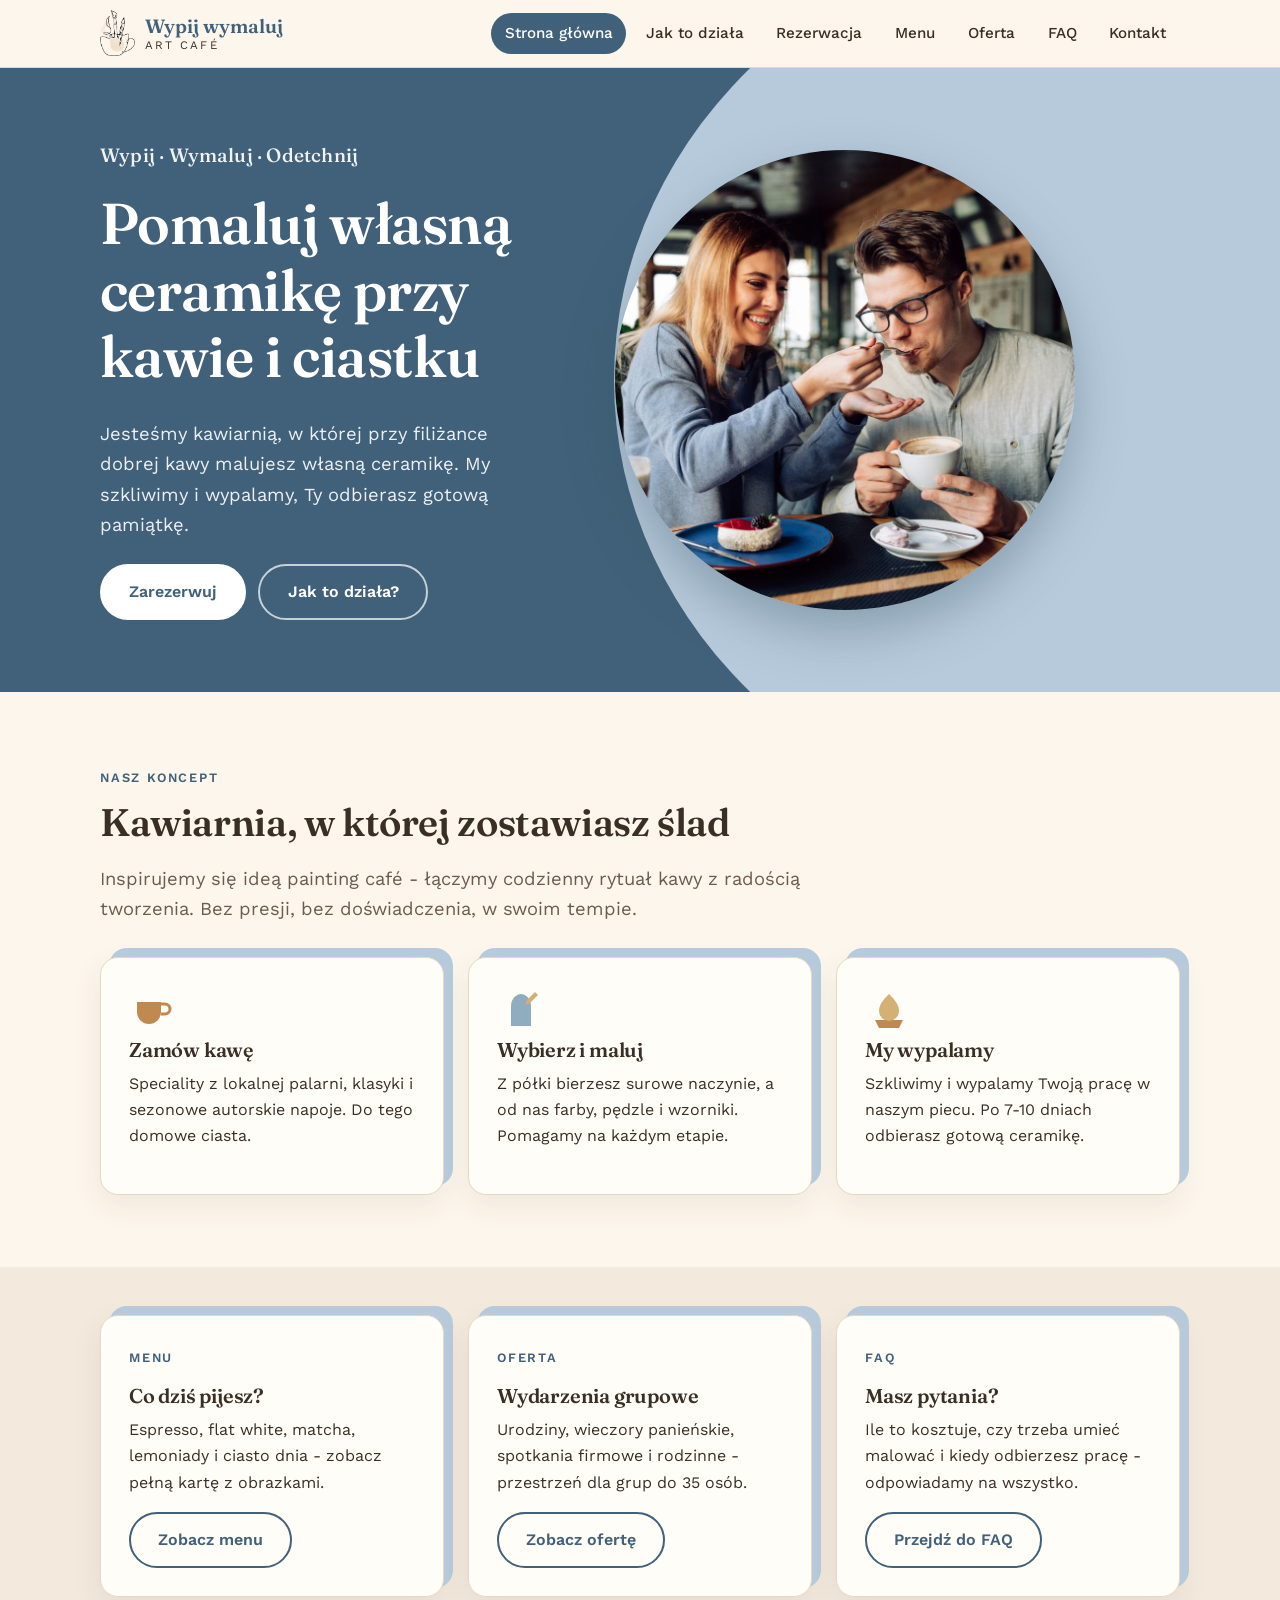
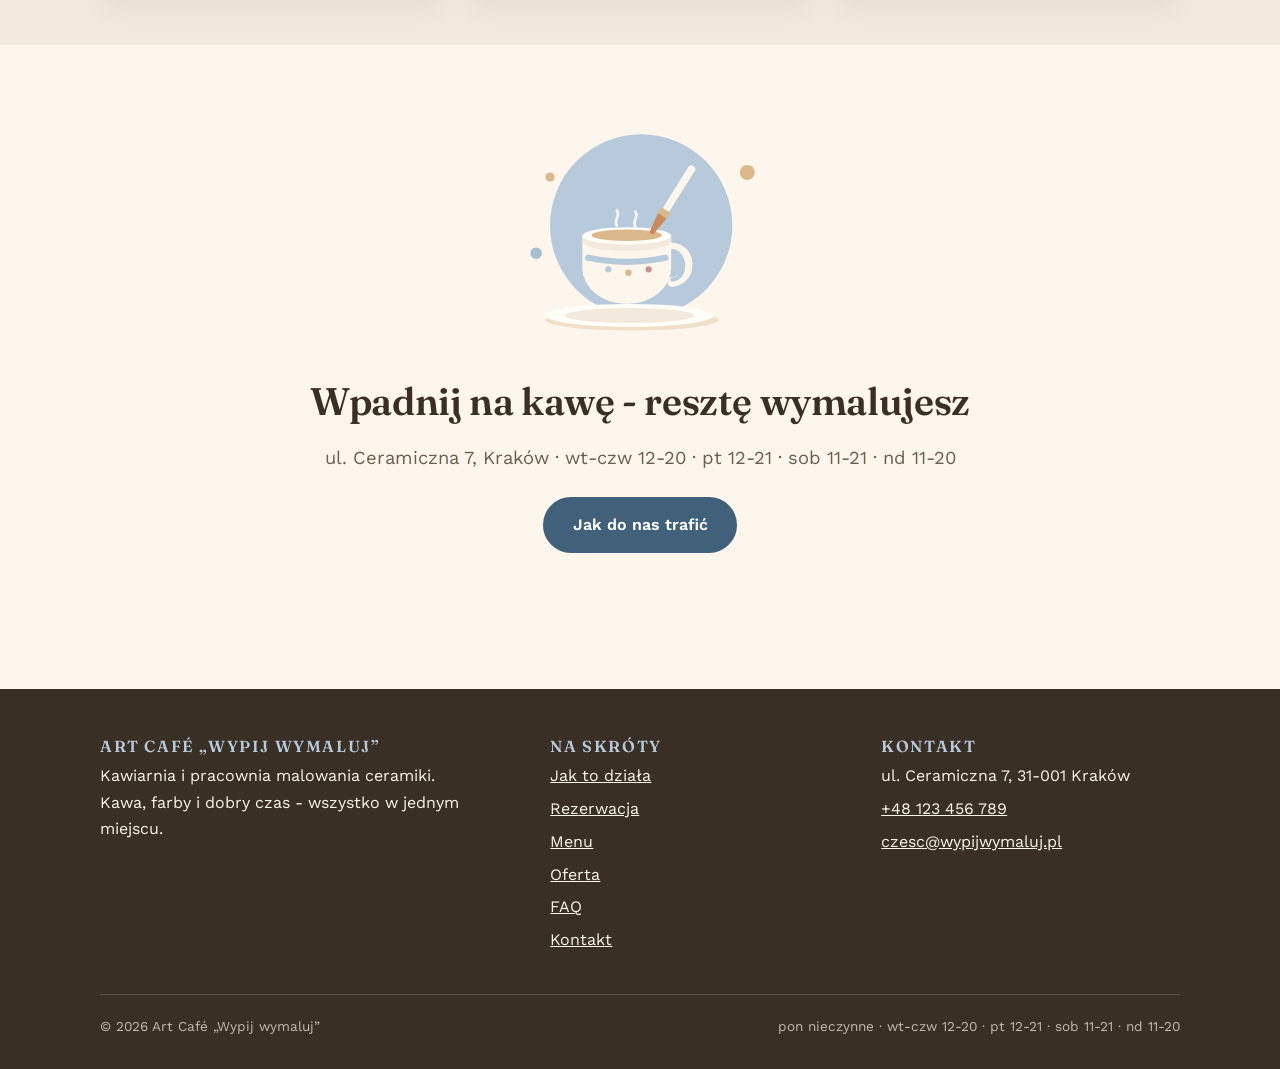
==== index.html @ 0e09937d "Jak to działa: pełnoszerokościowy błękitny nagłówek (spójny z hero), bump CSS v=3 Co-Authored-By: Cl" ====
<!doctype html>
<html lang="pl">
<head>
  <meta charset="utf-8">
  <meta name="viewport" content="width=device-width, initial-scale=1">
  <title>Art Café „Wypij wymaluj” - kawiarnia i malowanie ceramiki</title>
  <meta name="description" content="Art Café Wypij wymaluj - kawiarnia, w której pijesz dobrą kawę i własnoręcznie malujesz ceramikę. Wypij, Wymaluj, Odetchnij.">
  <link rel="preconnect" href="https://fonts.googleapis.com">
  <link rel="preconnect" href="https://fonts.gstatic.com" crossorigin>
  <link href="https://fonts.googleapis.com/css2?family=Fraunces:opsz,wght@9..144,400..700&family=Work+Sans:wght@400;500;600&display=swap" rel="stylesheet">
  <link rel="stylesheet" href="css/styles.css?v=3">
  <link rel="icon" type="image/png" href="assets/favicon.png">
</head>
<body>

<a class="skip-link" href="#main">Przejdź do treści</a>

<header class="site-header">
  <div class="site-header__inner">
    <a class="logo" href="index.html" aria-label="Art Café Wypij wymaluj - strona główna">
      <img class="logo__img" src="assets/logo.png" width="468" height="607" alt="" aria-hidden="true">
      <span class="logo__text">
        <span class="logo__name">Wypij wymaluj</span>
        <span class="logo__tag">Art café</span>
      </span>
    </a>
    <button class="nav-toggle" aria-label="Otwórz menu" aria-expanded="false" aria-controls="site-nav">
      <span></span><span></span><span></span>
    </button>
    <nav class="site-nav" id="site-nav" aria-label="Nawigacja główna">
      <ul>
        <li><a href="index.html" aria-current="page">Strona główna</a></li>
        <li><a href="jak-to-dziala.html">Jak to działa</a></li>
        <li><a href="rezerwacja.html">Rezerwacja</a></li>
        <li><a href="menu.html">Menu</a></li>
        <li><a href="oferta.html">Oferta</a></li>
        <li><a href="faq.html">FAQ</a></li>
        <li><a href="kontakt.html">Kontakt</a></li>
      </ul>
    </nav>
  </div>
</header>

<main id="main" tabindex="-1">

  <!-- Duże zdjęcie/grafika główna - przedstawienie konceptu.
       Ilustrację SVG można podmienić na zdjęcie: <img src="assets/hero.jpg" alt="..."> -->
  <section class="hero">
    <div class="hero__side" aria-hidden="true"></div>
    <div class="hero__inner">
      <div class="hero__copy">
        <span class="section-label">Wypij · Wymaluj · Odetchnij</span>
        <h1>Pomaluj własną ceramikę przy kawie i ciastku</h1>
        <p class="lead">
          Jesteśmy kawiarnią, w której przy filiżance dobrej kawy malujesz
          własną ceramikę. My szkliwimy i wypalamy,
          Ty odbierasz gotową pamiątkę.
        </p>
        <div class="hero__actions">
          <a class="btn" href="rezerwacja.html">Zarezerwuj</a>
          <a class="btn btn--ghost" href="jak-to-dziala.html">Jak to działa?</a>
        </div>
      </div>
    </div>
    <div class="hero__photo">
      <img src="assets/hero.jpg" alt="Goście malują ceramikę przy kawie i ciastku">
    </div>
  </section>

  <!-- Koncept w trzech krokach -->
  <section class="section">
    <div class="container">
      <span class="section-label">Nasz koncept</span>
      <h2>Kawiarnia, w której zostawiasz ślad</h2>
      <p class="lead">Inspirujemy się ideą painting café - łączymy codzienny rytuał kawy z radością tworzenia. Bez presji, bez doświadczenia, w swoim tempie.</p>

      <div class="grid grid--3" style="margin-top:2rem">
        <article class="card reveal">
          <svg width="48" height="48" viewBox="0 0 48 48" aria-hidden="true">
            <path d="M8 16h24v10a12 12 0 0 1-24 0z" fill="#c0894f"/>
            <path d="M32 18h4a5 5 0 0 1 0 10h-4" fill="none" stroke="#c0894f" stroke-width="3"/>
          </svg>
          <h3>Zamów kawę</h3>
          <p>Speciality z lokalnej palarni, klasyki i sezonowe autorskie napoje. Do tego domowe ciasta.</p>
        </article>
        <article class="card reveal">
          <svg width="48" height="48" viewBox="0 0 48 48" aria-hidden="true">
            <path d="M14 40V20c0-8 6-12 10-12s10 4 10 12v20z" fill="#90acbf"/>
            <path d="M38 6 30 14l-2 5 5-2 8-8z" fill="#d3b074"/>
          </svg>
          <h3>Wybierz i maluj</h3>
          <p>Z półki bierzesz surowe naczynie, a od nas farby, pędzle i wzorniki. Pomagamy na każdym etapie.</p>
        </article>
        <article class="card reveal">
          <svg width="48" height="48" viewBox="0 0 48 48" aria-hidden="true">
            <path d="M10 34h28l-4 8H14z" fill="#c0894f"/>
            <path d="M24 8c6 6 10 11 10 17a10 10 0 0 1-20 0c0-6 4-11 10-17z" fill="#d3b074"/>
          </svg>
          <h3>My wypalamy</h3>
          <p>Szkliwimy i wypalamy Twoją pracę w naszym piecu. Po 7-10 dniach odbierasz gotową ceramikę.</p>
        </article>
      </div>
    </div>
  </section>

  <!-- Zajawki podstron -->
  <section class="section section--tight" style="background:var(--cream-2)">
    <div class="container">
      <div class="grid grid--3">
        <article class="card reveal">
          <span class="section-label">Menu</span>
          <h3>Co dziś pijesz?</h3>
          <p>Espresso, flat white, matcha, lemoniady i ciasto dnia - zobacz pełną kartę z obrazkami.</p>
          <a class="btn btn--ghost" href="menu.html">Zobacz menu</a>
        </article>
        <article class="card reveal">
          <span class="section-label">Oferta</span>
          <h3>Wydarzenia grupowe</h3>
          <p>Urodziny, wieczory panieńskie, spotkania firmowe i rodzinne - przestrzeń dla grup do 35 osób.</p>
          <a class="btn btn--ghost" href="oferta.html">Zobacz ofertę</a>
        </article>
        <article class="card reveal">
          <span class="section-label">FAQ</span>
          <h3>Masz pytania?</h3>
          <p>Ile to kosztuje, czy trzeba umieć malować i kiedy odbierzesz pracę - odpowiadamy na wszystko.</p>
          <a class="btn btn--ghost" href="faq.html">Przejdź do FAQ</a>
        </article>
      </div>
    </div>
  </section>

  <!-- Zaproszenie -->
  <section class="section">
    <div class="container" style="text-align:center">
      <svg class="hero-mark" viewBox="0 0 520 420" aria-hidden="true">
        <circle cx="262" cy="188" r="158" fill="#b7cadb"/>
        <circle cx="446" cy="96" r="13" fill="#dab88b"/>
        <circle cx="104" cy="104" r="8" fill="#dab88b"/>
        <circle cx="80" cy="236" r="10" fill="#a7bdd0"/>
        <ellipse cx="246" cy="352" rx="150" ry="18" fill="#cfa978" opacity="0.3"/>
        <ellipse cx="242" cy="344" rx="146" ry="20" fill="#fffdf8"/>
        <ellipse cx="242" cy="344" rx="112" ry="13" fill="#f3e9dd"/>
        <path d="M312 226c40 0 40 56 4 60" fill="none" stroke="#fdf6ec" stroke-width="17" stroke-linecap="round"/>
        <path d="M312 232c30 0 30 48 4 50" fill="none" stroke="#b7cadb" stroke-width="7" stroke-linecap="round"/>
        <path d="M160 206h154v56a77 62 0 0 1-154 0z" fill="#fdf6ec"/>
        <path d="M160 206h154v10a77 16 0 0 1-154 0z" fill="#f3e9dd"/>
        <ellipse cx="237" cy="206" rx="77" ry="15" fill="#fffdf8"/>
        <ellipse cx="237" cy="205" rx="61" ry="10" fill="#dab88b"/>
        <path d="M170 244q67 14 134 0" fill="none" stroke="#b7cadb" stroke-width="11" stroke-linecap="round"/>
        <circle cx="205" cy="264" r="5.5" fill="#b7cadb"/>
        <circle cx="240" cy="270" r="5.5" fill="#dab88b"/>
        <circle cx="275" cy="264" r="5.5" fill="#c79193"/>
        <path d="M220 188c-7-10 7-15 0-26M252 190c-7-10 7-15 0-26" fill="none" stroke="#fffdf8" stroke-width="5" stroke-linecap="round" opacity="0.85"/>
        <g transform="rotate(32 300 170)">
          <rect x="293" y="70" width="13" height="92" rx="6" fill="#fdf6ec"/>
          <rect x="290" y="160" width="19" height="12" rx="2" fill="#dab88b"/>
          <path d="M291 172h17l-4 32a4.5 4.5 0 0 1-9 0z" fill="#c98a5c"/>
        </g>
      </svg>
      <h2>Wpadnij na kawę - resztę wymalujesz</h2>
      <p class="lead" style="margin:0 auto 1.5rem">ul. Ceramiczna 7, Kraków · wt-czw 12-20 · pt 12-21 · sob 11-21 · nd 11-20</p>
      <a class="btn" href="kontakt.html">Jak do nas trafić</a>
    </div>
  </section>

</main>

<footer class="site-footer">
  <div class="container">
    <div class="site-footer__grid">
      <div>
        <h3>Art Café „Wypij wymaluj”</h3>
        <p>Kawiarnia i pracownia malowania ceramiki.<br>Kawa, farby i dobry czas - wszystko w jednym miejscu.</p>
      </div>
      <div>
        <h3>Na skróty</h3>
        <ul>
          <li><a href="jak-to-dziala.html">Jak to działa</a></li>
          <li><a href="rezerwacja.html">Rezerwacja</a></li>
          <li><a href="menu.html">Menu</a></li>
          <li><a href="oferta.html">Oferta</a></li>
          <li><a href="faq.html">FAQ</a></li>
          <li><a href="kontakt.html">Kontakt</a></li>
        </ul>
      </div>
      <div>
        <h3>Kontakt</h3>
        <ul>
          <li>ul. Ceramiczna 7, 31-001 Kraków</li>
          <li><a href="tel:+48123456789">+48 123 456 789</a></li>
          <li><a href="mailto:czesc@wypijwymaluj.pl">czesc@wypijwymaluj.pl</a></li>
        </ul>
      </div>
    </div>
    <div class="site-footer__bottom">
      <span>© <span data-year></span> Art Café „Wypij wymaluj”</span>
      <span>pon nieczynne · wt-czw 12-20 · pt 12-21 · sob 11-21 · nd 11-20</span>
    </div>
  </div>
</footer>

<script src="js/main.js"></script>
</body>
</html>
---- css/styles.css ----
/* ============================================================
   Art Café „Wypij wymaluj” - wspólne style
   Paleta wiodąca: błękit #41617A / biel / jasny beż #FDF6EC
   (akcenty interaktywne na błękicie, dekoracyjny piaskowy tylko w ilustracjach)
   ============================================================ */

:root {
  --cream: #fdf6ec;
  --cream-2: #f3e9dd;
  --paper: #fffdf8;
  --espresso: #3a2f25;
  --brown: #6b5d4d;
  --paint-blue: #b7cadb;
  --paint-blue-dark: #41617a;
  --paint-blue-darker: #34505f;
  --blue-soft: #dbe6ef;
  /* Akcenty interaktywne prowadzone na błękit (dawniej terakota) */
  --terra: var(--paint-blue-dark);
  --terra-dark: var(--paint-blue-dark);
  --terra-darker: var(--paint-blue-darker);
  --terra-accent: #c98a5c;
  --paint-sage: #aebb9e;
  --paint-yellow: var(--blue-soft);
  --line: #e7d8c4;
  --radius: 18px;
  --radius-sm: 12px;
  --shadow: 0 10px 30px rgba(58, 47, 37, 0.08);
  --container: 1120px;
  --font-display: "Fraunces", Georgia, serif;
  --font-body: "Work Sans", "Segoe UI", system-ui, sans-serif;
}

* { box-sizing: border-box; }

html { scroll-behavior: smooth; }

body {
  margin: 0;
  font-family: var(--font-body);
  font-size: 1rem;
  line-height: 1.65;
  color: var(--espresso);
  background: var(--cream);
}

img, svg { display: block; max-width: 100%; }

h1, h2, h3 {
  font-family: var(--font-display);
  font-weight: 600;
  line-height: 1.15;
  margin: 0 0 0.5em;
  letter-spacing: -0.01em;
}

h1 { font-size: clamp(2.2rem, 5vw, 3.6rem); }
h2 { font-size: clamp(1.7rem, 3.5vw, 2.4rem); }
h3 { font-size: 1.25rem; }

p { margin: 0 0 1em; }

a { color: var(--paint-blue-dark); }

.container {
  max-width: var(--container);
  margin: 0 auto;
  padding: 0 1.25rem;
}

.section { padding: 4.5rem 0; }
.section--tight { padding: 3rem 0; }

.section-label {
  display: inline-block;
  font-size: 0.8rem;
  font-weight: 600;
  letter-spacing: 0.14em;
  text-transform: uppercase;
  color: var(--paint-blue-dark);
  margin-bottom: 0.75rem;
}

/* ---------- Skip-link ---------- */

.skip-link {
  position: absolute;
  left: -9999px;
  top: 0;
  z-index: 100;
  background: var(--espresso);
  color: var(--cream);
  font-weight: 600;
  text-decoration: none;
  padding: 0.75rem 1.25rem;
  border-radius: 0 0 var(--radius-sm) 0;
}

.skip-link:focus {
  left: 0;
}

main:focus {
  outline: none;
}

.lead {
  font-size: 1.15rem;
  color: var(--brown);
  max-width: 46rem;
}

/* ---------- Przyciski ---------- */

.btn {
  display: inline-block;
  padding: 0.8rem 1.7rem;
  border-radius: 999px;
  border: 2px solid var(--terra-dark);
  background: var(--terra-dark);
  color: #fff;
  font-family: var(--font-body);
  font-weight: 600;
  font-size: 1rem;
  text-decoration: none;
  cursor: pointer;
  transition: background 0.2s, border-color 0.2s, transform 0.15s;
}

.btn:hover { background: var(--terra-darker); border-color: var(--terra-darker); transform: translateY(-1px); }

.btn--ghost {
  background: transparent;
  color: var(--terra-dark);
}

.btn--ghost:hover { background: var(--terra-dark); color: #fff; }

/* ---------- Nagłówek / nawigacja ---------- */

.site-header {
  position: sticky;
  top: 0;
  z-index: 50;
  background: rgba(253, 246, 236, 0.92);
  backdrop-filter: blur(8px);
  border-bottom: 1px solid var(--line);
}

.logo__img {
  height: 46px;
  width: auto;
  display: block;
}

.site-header__inner {
  display: flex;
  align-items: center;
  justify-content: space-between;
  gap: 1rem;
  padding: 0.65rem 1.25rem;
  max-width: var(--container);
  margin: 0 auto;
}

.logo {
  display: flex;
  align-items: center;
  gap: 0.6rem;
  text-decoration: none;
  color: var(--espresso);
}

.logo__text {
  display: flex;
  flex-direction: column;
  gap: 2px;
  line-height: 1.1;
}

.logo__name {
  font-family: var(--font-display);
  font-weight: 600;
  font-size: 1.2rem;
  line-height: 1.15;
  color: var(--paint-blue-dark);
}

.logo__tag {
  font-size: 0.72rem;
  letter-spacing: 0.18em;
  text-transform: uppercase;
  color: var(--espresso);
}

.site-nav ul {
  display: flex;
  gap: 0.35rem;
  list-style: none;
  margin: 0;
  padding: 0;
}

.site-nav a {
  display: block;
  padding: 0.5rem 0.85rem;
  border-radius: 999px;
  font-weight: 500;
  font-size: 0.95rem;
  color: var(--espresso);
  text-decoration: none;
  transition: background 0.2s, color 0.2s;
}

.site-nav a:hover { background: var(--cream-2); }

.site-nav a[aria-current="page"] {
  background: var(--paint-blue-dark);
  color: #fff;
}

.nav-toggle {
  display: none;
  border: 0;
  background: none;
  padding: 0.5rem;
  cursor: pointer;
}

.nav-toggle span {
  display: block;
  width: 24px;
  height: 2px;
  background: var(--espresso);
  margin: 5px 0;
  transition: transform 0.2s, opacity 0.2s;
}

@media (max-width: 860px) {
  .nav-toggle { display: block; }

  .site-nav {
    position: absolute;
    top: 100%;
    left: 0;
    right: 0;
    background: var(--paper);
    border-bottom: 1px solid var(--line);
    display: none;
  }

  .site-nav.is-open { display: block; }

  .site-nav ul {
    flex-direction: column;
    padding: 0.75rem 1.25rem 1.25rem;
  }

  .site-nav a { padding: 0.75rem 0.85rem; }

  body.nav-open .nav-toggle span:nth-child(1) { transform: translateY(7px) rotate(45deg); }
  body.nav-open .nav-toggle span:nth-child(2) { opacity: 0; }
  body.nav-open .nav-toggle span:nth-child(3) { transform: translateY(-7px) rotate(-45deg); }
}

/* ---------- Hero ---------- */

/* Hero na pełną szerokość strony: tekst po lewej (ciemny błękit), jasnobłękitne
   pole z łukiem bleedujące do prawej krawędzi ekranu, zdjęcie w kole na podziale. */
.hero {
  position: relative;
  overflow: hidden;
  background: var(--paint-blue-dark);
  color: #fff;
}

/* Jasnobłękitne pole z łukowatą lewą krawędzią - do prawej krawędzi ekranu */
.hero__side {
  position: absolute;
  top: -24%;
  bottom: -24%;
  right: 0;
  width: 52%;
  background: var(--paint-blue);
  border-top-left-radius: 78% 50%;
  border-bottom-left-radius: 78% 50%;
  z-index: 0;
}

.hero__inner {
  position: relative;
  z-index: 2;
  display: flex;
  align-items: center;
  min-height: 500px;
  max-width: var(--container);
  margin: 0 auto;
  padding: 0 1.25rem;
}

.hero__copy {
  max-width: 29rem;
  padding: 4.5rem 1.25rem 4.5rem 0;
  color: #fff;
}

.hero__copy h1 { color: #fff; }
.hero__copy .lead { color: rgba(255, 255, 255, 0.9); }

/* Nadkreślenie w hero - szeryfowe, pisane normalnie (jak nagłówek) */
.hero__copy .section-label {
  font-family: var(--font-display);
  font-weight: 500;
  font-size: 1.2rem;
  letter-spacing: 0.01em;
  text-transform: none;
  color: rgba(255, 255, 255, 0.92);
  margin-bottom: 1.25rem;
}

/* Zdjęcie w kole - nachodzi na podział */
.hero__photo {
  position: absolute;
  z-index: 1;
  top: 50%;
  left: 66%;
  transform: translate(-50%, -50%);
  width: min(40%, 460px);
  aspect-ratio: 1;
  border-radius: 50%;
  overflow: hidden;
  box-shadow: 0 22px 50px rgba(52, 80, 95, 0.35);
}

.hero__photo img { width: 100%; height: 100%; object-fit: cover; display: block; }

.hero__actions {
  display: flex;
  flex-wrap: wrap;
  gap: 0.75rem;
  margin-top: 1.5rem;
}

/* Mniejszy znak ilustracyjny (np. w sekcji zaproszenia) */
.hero-mark { width: 300px; max-width: 80%; height: auto; margin: 0 auto 1.25rem; display: block; }

/* Przyciski na ciemnym błękicie - odwrócone (biały / kontur) */
.hero .btn,
.page-hero .btn {
  background: #fff;
  border-color: #fff;
  color: var(--paint-blue-dark);
}

.hero .btn:hover,
.page-hero .btn:hover {
  background: var(--blue-soft);
  border-color: var(--blue-soft);
  color: var(--paint-blue-dark);
}

.hero .btn--ghost,
.page-hero .btn--ghost {
  background: transparent;
  color: #fff;
  border-color: rgba(255, 255, 255, 0.7);
}

.hero .btn--ghost:hover,
.page-hero .btn--ghost:hover {
  background: #fff;
  color: var(--paint-blue-dark);
  border-color: #fff;
}

@media (max-width: 860px) {
  .hero__side { display: none; }
  .hero__inner { display: block; min-height: 0; }
  .hero__copy { max-width: none; padding: 2.75rem 0 0.5rem; }
  .hero__photo {
    position: relative;
    top: auto;
    left: auto;
    transform: none;
    width: min(62%, 230px);
    margin: 1.75rem auto 2.75rem;
  }
}

/* Hero podstronowy (tekst na panelu, tło jasnobłękitne) */

.page-hero {
  background: var(--paint-blue);
  color: var(--espresso);
  border-bottom: 1px solid var(--paint-blue-dark);
  padding: 3.25rem 0;
}

.page-hero__cloud {
  background: var(--paint-blue-dark);
  color: #fff;
  border-radius: 26px;
  padding: 2.4rem 2.8rem 2.6rem;
  max-width: 58rem;
  box-shadow: 0 16px 36px rgba(52, 80, 95, 0.26);
}

.page-hero__cloud h1 { color: #fff; margin-bottom: 0.35rem; }
.page-hero__cloud .lead { color: rgba(255, 255, 255, 0.92); }
.page-hero__cloud .section-label { color: var(--blue-soft); }
.page-hero__cloud a:not(.btn) { color: #fff; }
.page-hero__cloud > :last-child { margin-bottom: 0; }

/* Hero podstronowy pełnoszerokościowy - spójny z hero strony głównej:
   tekst po lewej (ciemny błękit), jasnobłękitny łuk-akcent po prawej. */
.page-hero--full {
  position: relative;
  overflow: hidden;
  background: var(--paint-blue-dark);
  color: #fff;
  border-bottom: 0;
  padding: 0;
}

.page-hero--full .page-hero__side {
  position: absolute;
  top: -35%;
  bottom: -35%;
  right: 0;
  width: 40%;
  background: var(--paint-blue);
  border-top-left-radius: 80% 50%;
  border-bottom-left-radius: 80% 50%;
  z-index: 0;
}

.page-hero--full .page-hero__inner {
  position: relative;
  z-index: 2;
  display: flex;
  align-items: center;
  min-height: 280px;
  max-width: var(--container);
  margin: 0 auto;
  padding: 0 1.25rem;
}

.page-hero--full .page-hero__copy {
  max-width: 34rem;
  padding: 3.5rem 1.25rem 3.5rem 0;
}

.page-hero--full h1 { color: #fff; margin-bottom: 0.4rem; }
.page-hero--full .lead { color: rgba(255, 255, 255, 0.9); margin-bottom: 0; }

.page-hero--full .section-label {
  font-family: var(--font-display);
  font-weight: 500;
  font-size: 1.2rem;
  letter-spacing: 0.01em;
  text-transform: none;
  color: rgba(255, 255, 255, 0.92);
  margin-bottom: 1rem;
}

@media (max-width: 860px) {
  .page-hero--full .page-hero__side { display: none; }
  .page-hero--full .page-hero__inner { display: block; min-height: 0; }
  .page-hero--full .page-hero__copy { max-width: none; padding: 2.5rem 0; }
}

/* ---------- Karty / siatki ---------- */

.grid {
  display: grid;
  gap: 1.5rem;
}

.grid--3 { grid-template-columns: repeat(3, 1fr); }
.grid--2 { grid-template-columns: repeat(2, 1fr); }

@media (max-width: 960px) { .grid--3 { grid-template-columns: repeat(2, 1fr); } }
@media (max-width: 640px) { .grid--3, .grid--2 { grid-template-columns: 1fr; } }

.card {
  background: var(--paper);
  border: 1px solid var(--line);
  border-radius: var(--radius);
  padding: 1.75rem;
  box-shadow: 9px -9px 0 0 var(--paint-blue), var(--shadow);
  transition: transform 0.2s, box-shadow 0.2s;
}

/* Błękitny blok jako przesunięty cień - wystaje nad górną i przy prawej krawędzi,
   zawsze za kartą (box-shadow rysuje się pod tłem elementu). */
.card:hover {
  transform: translateY(-3px);
  box-shadow: 13px -13px 0 0 var(--paint-blue), 0 16px 40px rgba(58, 47, 37, 0.12);
}

.card h3 { margin-top: 0.25rem; }

/* ---------- Menu ---------- */

.menu-grid {
  display: grid;
  grid-template-columns: repeat(3, 1fr);
  gap: 1.5rem;
}

@media (max-width: 960px) { .menu-grid { grid-template-columns: repeat(2, 1fr); } }
@media (max-width: 600px) { .menu-grid { grid-template-columns: 1fr; } }

.menu-card {
  background: var(--paper);
  border: 1px solid var(--line);
  border-radius: var(--radius);
  overflow: hidden;
  box-shadow: 9px -9px 0 0 var(--paint-blue), var(--shadow);
  transition: transform 0.2s, box-shadow 0.2s;
}

.menu-card:hover { transform: translateY(-3px); box-shadow: 13px -13px 0 0 var(--paint-blue), 0 16px 40px rgba(58, 47, 37, 0.12); }

.menu-card__img {
  background: var(--cream-2);
  padding: 1.5rem;
  display: flex;
  justify-content: center;
}

.menu-card__img svg { height: 110px; width: auto; }
.menu-card__img img { height: 100px; width: 100px; }

.menu-card__body {
  padding: 1.1rem 1.4rem 1.4rem;
}

.menu-card__row {
  display: flex;
  align-items: baseline;
  justify-content: space-between;
  gap: 1rem;
}

.menu-card__row h3 { margin: 0; font-size: 1.15rem; }

.menu-card__price {
  font-family: var(--font-display);
  font-weight: 600;
  color: var(--terra-dark);
  white-space: nowrap;
}

.menu-card__desc {
  margin: 0.4rem 0 0;
  font-size: 0.92rem;
  color: var(--brown);
}

/* ---------- Kroki (ceramika) ---------- */

.steps {
  list-style: none;
  margin: 0;
  padding: 0;
  display: grid;
  gap: 1.25rem;
  counter-reset: step;
}

.steps li {
  counter-increment: step;
  position: relative;
  background: var(--paper);
  border: 1px solid var(--line);
  border-radius: var(--radius);
  padding: 1.5rem 1.75rem 1.5rem 5.25rem;
  box-shadow: var(--shadow);
}

.steps li::before {
  content: counter(step);
  position: absolute;
  left: 1.5rem;
  top: 1.4rem;
  width: 2.6rem;
  height: 2.6rem;
  display: grid;
  place-items: center;
  border-radius: 50%;
  background: var(--terra);
  color: #fff;
  font-family: var(--font-display);
  font-size: 1.3rem;
  font-weight: 600;
}

.steps h3 { margin-bottom: 0.3rem; }
.steps p { margin: 0; color: var(--brown); }

/* ---------- Wydarzenia ---------- */

.event-card {
  display: flex;
  flex-direction: column;
  gap: 0.5rem;
}

.event-card__date {
  font-size: 0.85rem;
  font-weight: 600;
  letter-spacing: 0.08em;
  text-transform: uppercase;
  color: var(--paint-blue-dark);
}

.event-card__meta {
  display: flex;
  flex-wrap: wrap;
  gap: 0.4rem 1.2rem;
  font-size: 0.92rem;
  color: var(--brown);
  margin-bottom: 0.5rem;
}

.event-card .btn { align-self: flex-start; margin-top: auto; }

/* ---------- Mapa sali / rezerwacja miejsc ---------- */

.seatmap-wrap {
  background: var(--paper);
  border: 1px solid var(--line);
  border-radius: var(--radius);
  box-shadow: 10px -10px 0 0 var(--paint-blue), var(--shadow);
  padding: 1.5rem;
}

.seatmap-toolbar {
  display: flex;
  flex-wrap: wrap;
  align-items: center;
  gap: 1rem;
  margin-bottom: 1rem;
}

.seatmap-toolbar label { font-weight: 600; }

.seatmap-toolbar select {
  font: inherit;
  padding: 0.55rem 0.9rem;
  border-radius: var(--radius-sm);
  border: 1px solid var(--line);
  background: var(--cream);
  color: var(--espresso);
  max-width: 100%;
}

.seatmap svg { width: 100%; height: auto; }

/* Notka o przewijaniu mapy - widoczna tylko na mobile */
.seatmap-scroll-note { display: none; }

.seat {
  cursor: pointer;
  fill: var(--cream-2);
  stroke: var(--brown);
  stroke-width: 2;
  transition: fill 0.15s;
}

.seat:hover { fill: var(--paint-yellow); }

.seat:focus-visible {
  outline: 3px solid var(--terra-dark);
  outline-offset: 2px;
  stroke: var(--terra-dark);
  stroke-width: 4;
}

.seat--selected { fill: var(--terra-dark); stroke: var(--terra-darker); }
.seat--taken { fill: #c9beb0; stroke: #a99c8a; cursor: not-allowed; }
.seat--taken:hover { fill: #c9beb0; }

.seat-label {
  font-family: var(--font-body);
  font-size: 14px;
  fill: var(--espresso);
  pointer-events: none;
  text-anchor: middle;
}

.seat-group--selected .seat-label { fill: #fff; }

/* Krzyżyk na zajętych miejscach - oznaczenie niezależne od koloru */
.seat-x {
  display: none;
  fill: none;
  stroke: #7a6a58;
  stroke-width: 2;
  pointer-events: none;
}

.seat-group--taken .seat-x { display: block; }

.room-label {
  font-family: var(--font-body);
  font-size: 12px;
  letter-spacing: 0.1em;
  text-transform: uppercase;
  fill: var(--brown);
  text-anchor: middle;
}

.legend {
  display: flex;
  flex-wrap: wrap;
  gap: 1.25rem;
  margin: 1rem 0 0;
  padding: 0;
  list-style: none;
  font-size: 0.9rem;
  color: var(--brown);
}

.legend li { display: flex; align-items: center; gap: 0.45rem; }

.legend .dot {
  width: 14px;
  height: 14px;
  border-radius: 50%;
  border: 2px solid var(--brown);
  background: var(--cream-2);
}

.legend .dot--selected { background: var(--terra-dark); border-color: var(--terra-darker); }
.legend .dot--taken { background: #c9beb0; border-color: #a99c8a; }

/* ---------- Lista miejsc (alternatywa dla mapy) ---------- */

.seat-list {
  margin: 1.25rem 0 0;
  padding: 0;
  border: 1px dashed var(--line);
  border-radius: var(--radius-sm);
}

.seat-list summary {
  cursor: pointer;
  font-weight: 600;
  padding: 0.9rem 1.25rem;
}

.seat-list summary:focus-visible {
  outline: 3px solid var(--terra-dark);
  outline-offset: -3px;
  border-radius: var(--radius-sm);
}

.seat-list > .booking-note,
.seat-list > div {
  padding: 0 1.25rem;
}

.seat-list > div:last-child { padding-bottom: 1.25rem; }

.seat-list__group {
  margin: 0 0 1rem;
  padding: 0;
  border: 0;
}

.seat-list__group legend {
  float: left;
  width: 9.5rem;
  font-size: 0.82rem;
  font-weight: 600;
  letter-spacing: 0.08em;
  text-transform: uppercase;
  color: var(--brown);
  padding: 0.7rem 0;
}

.seat-list__pills {
  display: flex;
  flex-wrap: wrap;
  gap: 0.5rem;
  margin-left: 10.5rem;
}

.seat-pill {
  position: relative;
  display: inline-flex;
  flex-direction: column;
  align-items: center;
  justify-content: center;
  gap: 0.1rem;
  min-width: 4.5rem;
  min-height: 44px;
  padding: 0.4rem 0.9rem;
  border: 2px solid var(--brown);
  border-radius: 999px;
  background: var(--cream-2);
  font-size: 0.95rem;
  font-weight: 500;
  cursor: pointer;
  transition: background 0.15s, border-color 0.15s, color 0.15s;
}

.seat-pill input {
  position: absolute;
  width: 1px;
  height: 1px;
  margin: 0;
  opacity: 0;
  pointer-events: none;
}

.seat-pill:hover { background: var(--paint-yellow); }

.seat-pill:focus-within {
  outline: 3px solid var(--terra-dark);
  outline-offset: 2px;
}

.seat-pill--selected {
  background: var(--terra-dark);
  border-color: var(--terra-darker);
  color: #fff;
}

.seat-pill--selected:hover { background: var(--terra-darker); }

.seat-pill--taken {
  background: #e2dbd0;
  border-color: #a99c8a;
  color: #6e6256;
  cursor: not-allowed;
}

.seat-pill--taken:hover { background: #e2dbd0; }

.seat-pill--taken .seat-pill__text { text-decoration: line-through; }

.seat-pill__taken-note {
  display: none;
  font-size: 0.7rem;
  line-height: 1.1;
}

.seat-pill--taken .seat-pill__taken-note { display: inline; }

@media (max-width: 719.98px) {
  .seat-list__group legend { float: none; width: auto; padding-bottom: 0.4rem; }
  .seat-list__pills { margin-left: 0; }
}

/* ---------- Fallback mailto (kopiowanie wiadomości) ---------- */

.mail-fallback {
  margin-top: 1.5rem;
  padding: 1.25rem 1.4rem;
  background: var(--cream-2);
  border-radius: var(--radius-sm);
}

.mail-fallback h3 { margin-top: 0; }

/* Fokus programowy po submit - bez widocznego outline */
.mail-fallback:focus { outline: none; }

.mail-fallback__text {
  background: var(--paper);
  border: 1px solid var(--line);
  border-radius: var(--radius-sm);
  padding: 1rem 1.2rem;
  white-space: pre-wrap;
  word-break: break-word;
  font-size: 0.92rem;
  line-height: 1.55;
}

.mail-fallback__status {
  display: inline-block;
  margin-left: 0.75rem;
  font-size: 0.9rem;
  color: var(--brown);
}

.booking-form {
  margin-top: 1.5rem;
  padding-top: 1.5rem;
  border-top: 1px dashed var(--line);
  display: grid;
  gap: 1rem;
}

.booking-form .field { display: grid; gap: 0.3rem; }

.booking-form label { font-weight: 600; font-size: 0.95rem; }

.booking-form input {
  font: inherit;
  padding: 0.65rem 0.9rem;
  border-radius: var(--radius-sm);
  border: 1px solid var(--line);
  background: var(--cream);
}

.booking-form input:focus,
.seatmap-toolbar select:focus {
  outline: 2px solid var(--terra);
  outline-offset: 1px;
}

.booking-summary {
  background: var(--cream-2);
  border-radius: var(--radius-sm);
  padding: 0.9rem 1.1rem;
  font-size: 0.95rem;
}

.booking-note { font-size: 0.85rem; color: var(--brown); margin: 0; }

@media (min-width: 720px) {
  .booking-form { grid-template-columns: 1fr 1fr; align-items: end; }
  .booking-form .field--wide,
  .booking-form .booking-summary,
  .booking-form .booking-note,
  .booking-form .btn { grid-column: 1 / -1; }
  .booking-form .btn { justify-self: start; }
}

/* ---------- FAQ ---------- */

.faq-list { display: grid; gap: 0.9rem; max-width: 50rem; }

.faq-list details {
  background: var(--paper);
  border: 1px solid var(--line);
  border-radius: var(--radius-sm);
  padding: 0;
  overflow: hidden;
}

.faq-list summary {
  cursor: pointer;
  list-style: none;
  display: flex;
  justify-content: space-between;
  align-items: center;
  gap: 1rem;
  padding: 1.1rem 1.4rem;
  font-weight: 600;
}

.faq-list summary::-webkit-details-marker { display: none; }

.faq-list summary::after {
  content: "+";
  font-family: var(--font-display);
  font-size: 1.5rem;
  color: var(--paint-blue-dark);
  line-height: 1;
  transition: transform 0.2s;
}

.faq-list details[open] summary::after { transform: rotate(45deg); }

.faq-list details > p {
  margin: 0;
  padding: 0 1.4rem 1.2rem;
  color: var(--brown);
}

/* ---------- Kontakt ---------- */

.contact-grid {
  display: grid;
  grid-template-columns: minmax(0, 1fr) minmax(0, 1.2fr);
  gap: 2rem;
  align-items: start;
}

@media (max-width: 860px) { .contact-grid { grid-template-columns: 1fr; } }

.contact-list {
  list-style: none;
  margin: 0 0 1.5rem;
  padding: 0;
  display: grid;
  gap: 0.85rem;
}

.contact-list li {
  display: flex;
  gap: 0.75rem;
  align-items: baseline;
}

.contact-list strong { min-width: 6.5rem; display: inline-block; }

.socials {
  display: flex;
  gap: 0.75rem;
  list-style: none;
  margin: 0;
  padding: 0;
}

.socials a {
  display: inline-flex;
  align-items: center;
  gap: 0.45rem;
  padding: 0.55rem 1rem;
  border-radius: 999px;
  border: 1px solid var(--line);
  background: var(--paper);
  color: var(--espresso);
  text-decoration: none;
  font-weight: 500;
  font-size: 0.92rem;
  transition: border-color 0.2s, background 0.2s;
}

.socials a:hover { border-color: var(--terra); background: var(--cream-2); }

.map-frame {
  border: 1px solid var(--line);
  border-radius: var(--radius);
  overflow: hidden;
  box-shadow: 10px -10px 0 0 var(--paint-blue), var(--shadow);
}

.map-frame iframe {
  display: block;
  width: 100%;
  height: 420px;
  border: 0;
}

.hours-table {
  width: 100%;
  border-collapse: collapse;
  font-size: 0.97rem;
}

.hours-table td { padding: 0.45rem 0; border-bottom: 1px dashed var(--line); }
.hours-table td:last-child { text-align: right; font-weight: 600; }

/* ---------- Pasek wyróżnień ---------- */

.ticker {
  background: var(--cream);
  color: var(--brown);
  padding: 1.1rem 1.25rem;
  text-align: center;
  font-family: var(--font-body);
  font-style: normal;
  font-weight: 500;
  font-size: 0.78rem;
  line-height: 1.7;
  letter-spacing: 0.13em;
  text-transform: uppercase;
}

.ticker .dotsep { color: var(--paint-blue-dark); margin: 0 0.6rem; }

/* ---------- Stopka ---------- */

.site-footer {
  background: var(--espresso);
  color: var(--cream);
  margin-top: 4rem;
  padding: 3rem 0 2rem;
}

.site-footer a { color: var(--cream); }

.site-footer__grid {
  display: grid;
  grid-template-columns: 1.4fr 1fr 1fr;
  gap: 2rem;
}

@media (max-width: 760px) { .site-footer__grid { grid-template-columns: 1fr; } }

.site-footer h3 {
  font-size: 1rem;
  letter-spacing: 0.1em;
  text-transform: uppercase;
  color: var(--paint-blue);
}

.site-footer ul {
  list-style: none;
  margin: 0;
  padding: 0;
  display: grid;
  gap: 0.4rem;
}

.site-footer__bottom {
  margin-top: 2.5rem;
  padding-top: 1.25rem;
  border-top: 1px solid rgba(253, 246, 236, 0.18);
  font-size: 0.85rem;
  color: rgba(253, 246, 236, 0.7);
  display: flex;
  flex-wrap: wrap;
  justify-content: space-between;
  gap: 0.5rem;
}

/* ---------- Poprawki mobile ---------- */

@media (max-width: 719.98px) {
  /* Sociale jako okrągłe przyciski z samą ikoną */
  .socials a {
    width: 44px;
    height: 44px;
    padding: 0;
    justify-content: center;
  }

  .socials a svg { width: 22px; height: 22px; }

  /* Nazwa serwisu ukryta tylko wizualnie - czytniki ekranu nadal ją czytają */
  .socials__label {
    position: absolute;
    width: 1px;
    height: 1px;
    padding: 0;
    margin: -1px;
    overflow: hidden;
    clip-path: inset(50%);
    white-space: nowrap;
  }

  /* Ticker jako pionowa lista haseł */
  .ticker {
    display: flex;
    flex-direction: column;
    align-items: center;
    gap: 0.35rem;
  }

  .ticker .dotsep { display: none; }

  /* Mapa sali przewijana w poziomie, bez blokowania przewijania strony */
  .seatmap {
    overflow-x: auto;
    -webkit-overflow-scrolling: touch;
    overscroll-behavior-x: contain;
  }

  .seatmap svg { min-width: 560px; }

  .seatmap-scroll-note { display: block; }
}

/* ---------- Animacja wejścia ---------- */

.reveal {
  opacity: 0;
  transform: translateY(16px);
  transition: opacity 0.5s ease, transform 0.5s ease;
}

.reveal.is-visible { opacity: 1; transform: none; }

@media (prefers-reduced-motion: reduce) {
  .reveal { opacity: 1; transform: none; transition: none; }
  html { scroll-behavior: auto; }
}

/* ---------- Galeria zdjęć (Jak to działa) ---------- */

.photo-gallery {
  display: grid;
  grid-template-columns: repeat(3, 1fr);
  gap: 1.25rem;
  margin-top: 1.5rem;
}

.photo {
  margin: 0;
  border-radius: var(--radius);
  overflow: hidden;
  box-shadow: var(--shadow);
  aspect-ratio: 4 / 3;
}

.photo img { width: 100%; height: 100%; object-fit: cover; display: block; }

@media (max-width: 720px) {
  .photo-gallery { grid-template-columns: 1fr; }
}
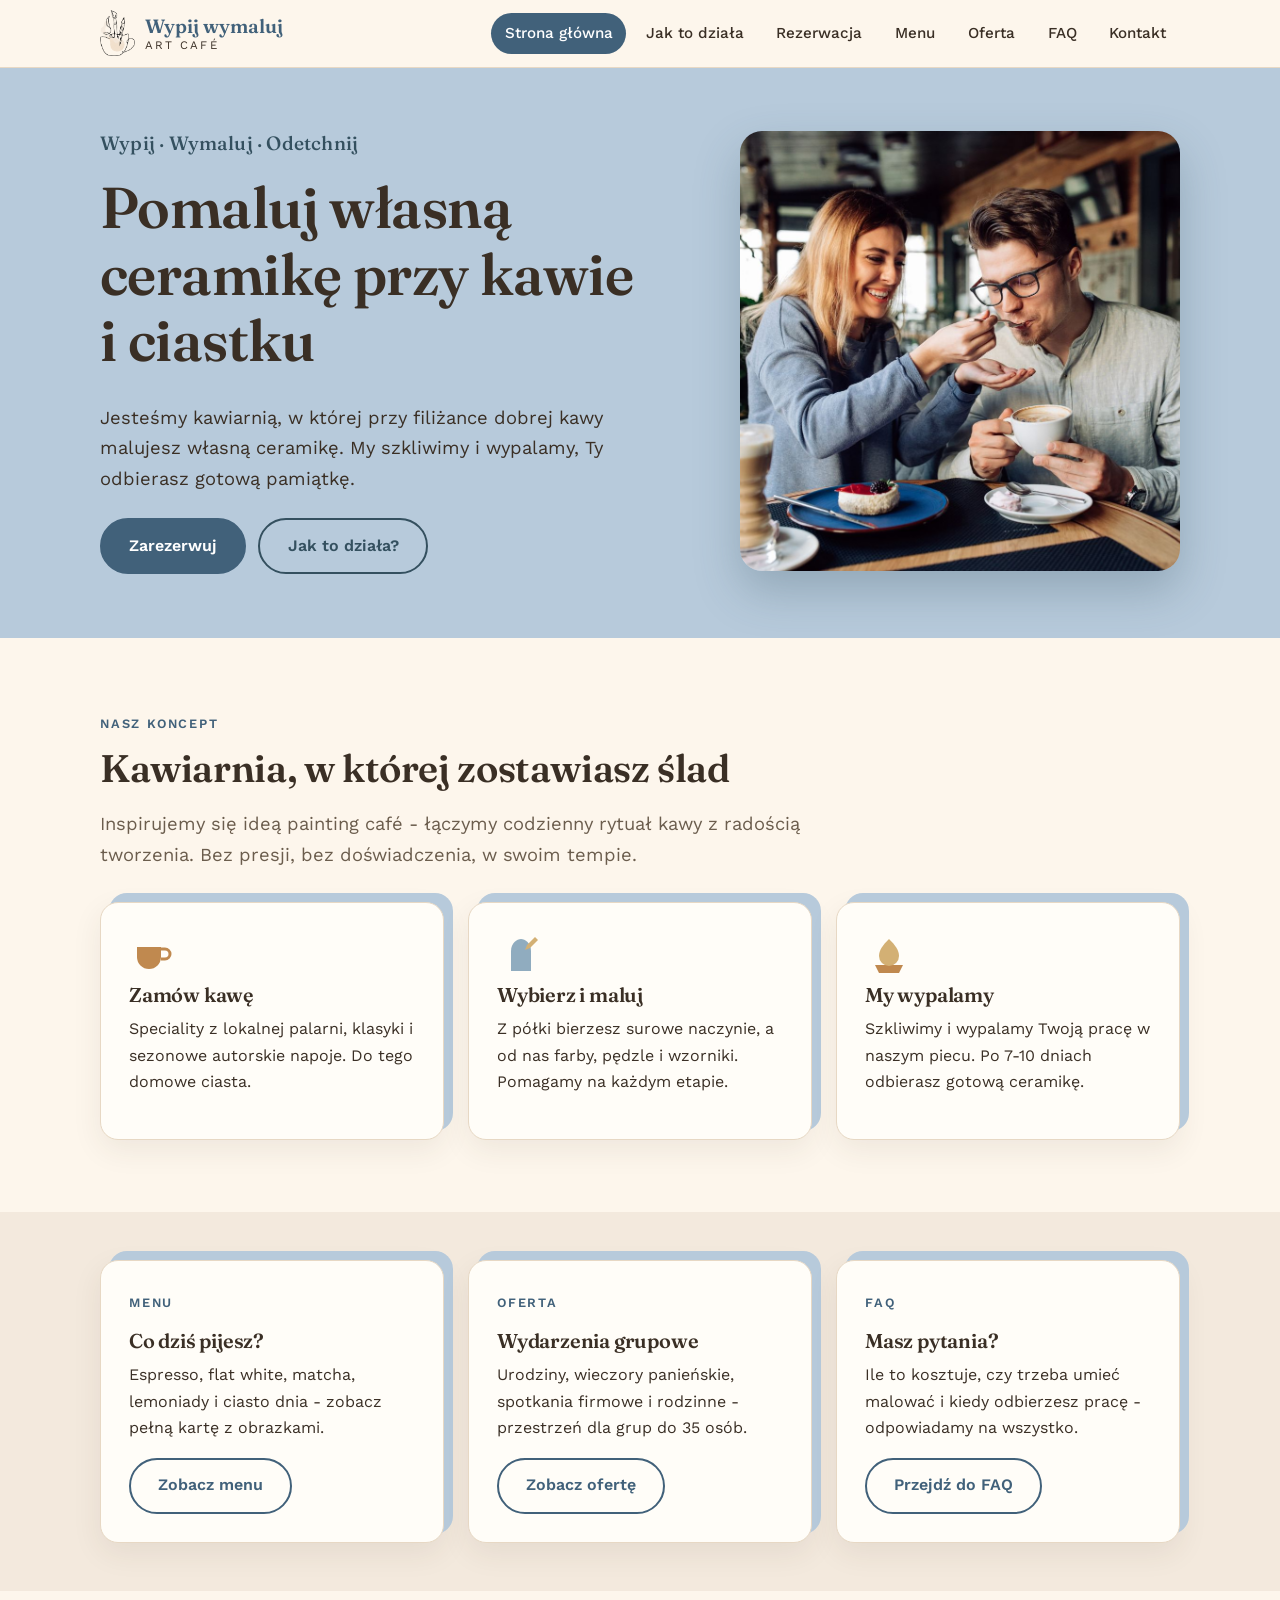
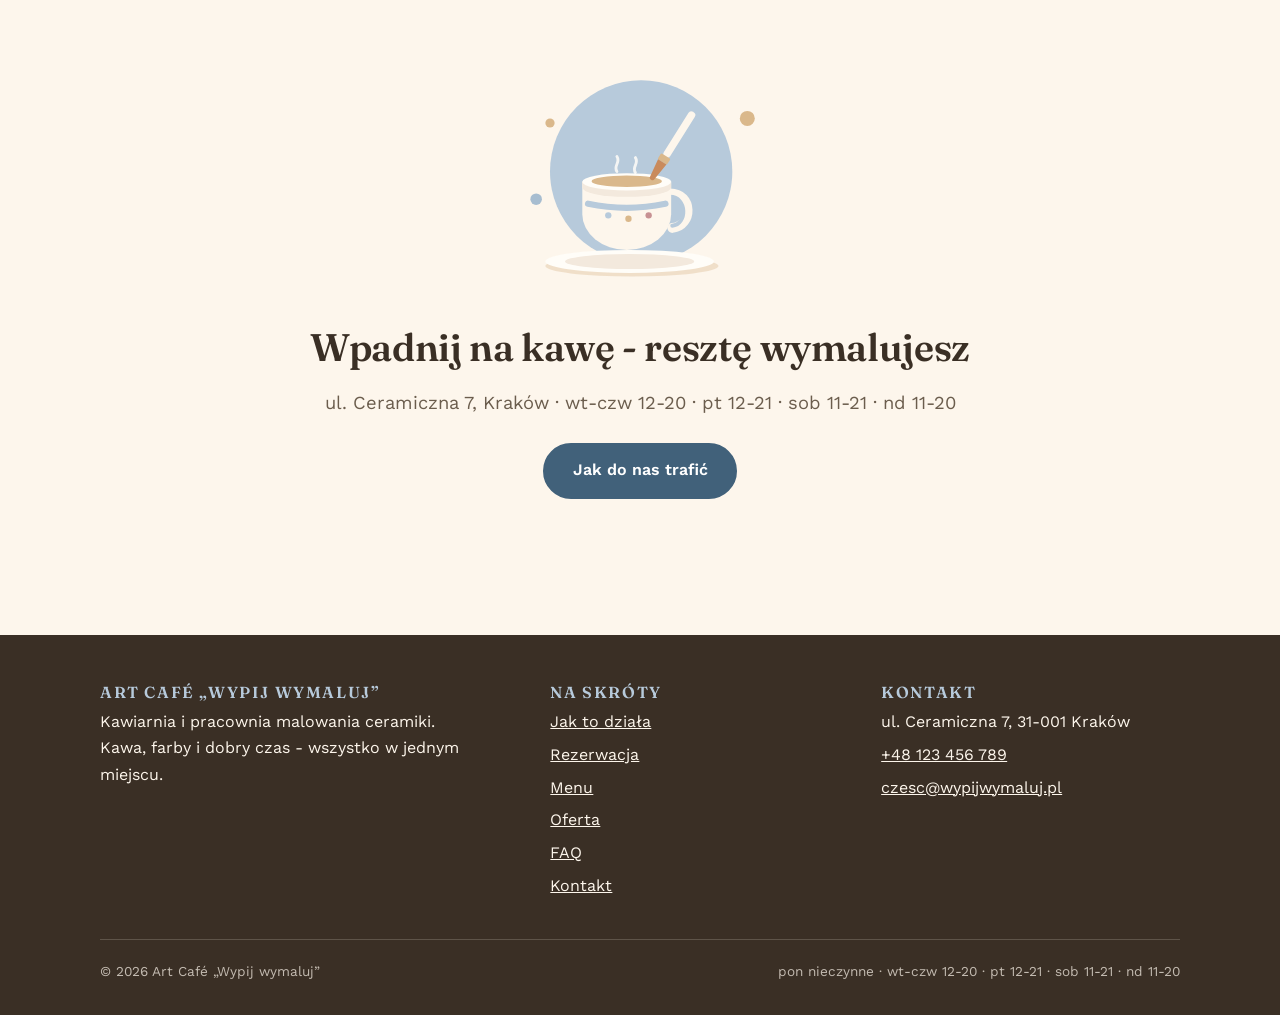
==== commit 8ec9ba76: "Hero: jeden jasny odcień błękitu, kwadratowe zdjęcie, ciemny czytelny tekst Co-Authored-By: Claude O" ====
--- a/index.html
+++ b/index.html
@@ -8,7 +8,7 @@
   <link rel="preconnect" href="https://fonts.googleapis.com">
   <link rel="preconnect" href="https://fonts.gstatic.com" crossorigin>
   <link href="https://fonts.googleapis.com/css2?family=Fraunces:opsz,wght@9..144,400..700&family=Work+Sans:wght@400;500;600&display=swap" rel="stylesheet">
-  <link rel="stylesheet" href="css/styles.css?v=3">
+  <link rel="stylesheet" href="css/styles.css?v=5">
   <link rel="icon" type="image/png" href="assets/favicon.png">
 </head>
 <body>
@@ -46,7 +46,6 @@
   <!-- Duże zdjęcie/grafika główna - przedstawienie konceptu.
        Ilustrację SVG można podmienić na zdjęcie: <img src="assets/hero.jpg" alt="..."> -->
   <section class="hero">
-    <div class="hero__side" aria-hidden="true"></div>
     <div class="hero__inner">
       <div class="hero__copy">
         <span class="section-label">Wypij · Wymaluj · Odetchnij</span>
@@ -61,9 +60,9 @@
           <a class="btn btn--ghost" href="jak-to-dziala.html">Jak to działa?</a>
         </div>
       </div>
-    </div>
-    <div class="hero__photo">
-      <img src="assets/hero.jpg" alt="Goście malują ceramikę przy kawie i ciastku">
+      <div class="hero__photo">
+        <img src="assets/hero.jpg" alt="Goście malują ceramikę przy kawie i ciastku">
+      </div>
     </div>
   </section>
 
--- a/css/styles.css
+++ b/css/styles.css
@@ -264,71 +264,47 @@
 
 /* ---------- Hero ---------- */
 
-/* Hero na pełną szerokość strony: tekst po lewej (ciemny błękit), jasnobłękitne
-   pole z łukiem bleedujące do prawej krawędzi ekranu, zdjęcie w kole na podziale. */
+/* Hero: jeden jasny odcień błękitu, kwadratowe zdjęcie, ciemny (czytelny) tekst.
+   Jasno, przewiewnie - klimat kawiarni. */
 .hero {
-  position: relative;
-  overflow: hidden;
-  background: var(--paint-blue-dark);
-  color: #fff;
-}
-
-/* Jasnobłękitne pole z łukowatą lewą krawędzią - do prawej krawędzi ekranu */
-.hero__side {
-  position: absolute;
-  top: -24%;
-  bottom: -24%;
-  right: 0;
-  width: 52%;
   background: var(--paint-blue);
-  border-top-left-radius: 78% 50%;
-  border-bottom-left-radius: 78% 50%;
-  z-index: 0;
+  color: var(--espresso);
 }
 
 .hero__inner {
-  position: relative;
-  z-index: 2;
-  display: flex;
+  display: grid;
+  grid-template-columns: minmax(0, 1.05fr) minmax(0, 0.95fr);
   align-items: center;
-  min-height: 500px;
+  gap: 3rem;
   max-width: var(--container);
   margin: 0 auto;
-  padding: 0 1.25rem;
-}
-
-.hero__copy {
-  max-width: 29rem;
-  padding: 4.5rem 1.25rem 4.5rem 0;
-  color: #fff;
-}
-
-.hero__copy h1 { color: #fff; }
-.hero__copy .lead { color: rgba(255, 255, 255, 0.9); }
-
-/* Nadkreślenie w hero - szeryfowe, pisane normalnie (jak nagłówek) */
+  padding: 3.75rem 1.25rem 4rem;
+}
+
+.hero__copy { max-width: 34rem; }
+.hero__copy h1 { color: var(--espresso); }
+.hero__copy .lead { color: var(--espresso); }
+
+/* Nadkreślenie - szeryfowe, ciemnobłękitne (czytelne na jasnym tle) */
 .hero__copy .section-label {
   font-family: var(--font-display);
   font-weight: 500;
   font-size: 1.2rem;
   letter-spacing: 0.01em;
   text-transform: none;
-  color: rgba(255, 255, 255, 0.92);
-  margin-bottom: 1.25rem;
-}
-
-/* Zdjęcie w kole - nachodzi na podział */
+  color: var(--paint-blue-darker);
+  margin-bottom: 1rem;
+}
+
+/* Kwadratowe zdjęcie z zaokrąglonymi rogami */
 .hero__photo {
-  position: absolute;
-  z-index: 1;
-  top: 50%;
-  left: 66%;
-  transform: translate(-50%, -50%);
-  width: min(40%, 460px);
-  aspect-ratio: 1;
-  border-radius: 50%;
+  justify-self: end;
+  width: 100%;
+  max-width: 440px;
+  aspect-ratio: 1 / 1;
+  border-radius: 22px;
   overflow: hidden;
-  box-shadow: 0 22px 50px rgba(52, 80, 95, 0.35);
+  box-shadow: 0 20px 46px rgba(52, 80, 95, 0.28);
 }
 
 .hero__photo img { width: 100%; height: 100%; object-fit: cover; display: block; }
@@ -343,29 +319,37 @@
 /* Mniejszy znak ilustracyjny (np. w sekcji zaproszenia) */
 .hero-mark { width: 300px; max-width: 80%; height: auto; margin: 0 auto 1.25rem; display: block; }
 
-/* Przyciski na ciemnym błękicie - odwrócone (biały / kontur) */
-.hero .btn,
+/* Przycisk-kontur w hero - ciemniejszy błękit dla kontrastu na jasnym tle */
+.hero .btn--ghost {
+  color: var(--paint-blue-darker);
+  border-color: var(--paint-blue-darker);
+}
+
+.hero .btn--ghost:hover {
+  background: var(--paint-blue-dark);
+  border-color: var(--paint-blue-dark);
+  color: #fff;
+}
+
+/* Przyciski na ciemnym błękicie (podstrony) - odwrócone (biały / kontur) */
 .page-hero .btn {
   background: #fff;
   border-color: #fff;
   color: var(--paint-blue-dark);
 }
 
-.hero .btn:hover,
 .page-hero .btn:hover {
   background: var(--blue-soft);
   border-color: var(--blue-soft);
   color: var(--paint-blue-dark);
 }
 
-.hero .btn--ghost,
 .page-hero .btn--ghost {
   background: transparent;
   color: #fff;
   border-color: rgba(255, 255, 255, 0.7);
 }
 
-.hero .btn--ghost:hover,
 .page-hero .btn--ghost:hover {
   background: #fff;
   color: var(--paint-blue-dark);
@@ -373,17 +357,9 @@
 }
 
 @media (max-width: 860px) {
-  .hero__side { display: none; }
-  .hero__inner { display: block; min-height: 0; }
-  .hero__copy { max-width: none; padding: 2.75rem 0 0.5rem; }
-  .hero__photo {
-    position: relative;
-    top: auto;
-    left: auto;
-    transform: none;
-    width: min(62%, 230px);
-    margin: 1.75rem auto 2.75rem;
-  }
+  .hero__inner { grid-template-columns: 1fr; gap: 1.75rem; padding: 2.5rem 1.25rem 3rem; }
+  .hero__copy { max-width: none; }
+  .hero__photo { justify-self: stretch; max-width: 420px; margin: 0 auto; aspect-ratio: 4 / 3; }
 }
 
 /* Hero podstronowy (tekst na panelu, tło jasnobłękitne) */
@@ -409,64 +385,6 @@
 .page-hero__cloud .section-label { color: var(--blue-soft); }
 .page-hero__cloud a:not(.btn) { color: #fff; }
 .page-hero__cloud > :last-child { margin-bottom: 0; }
-
-/* Hero podstronowy pełnoszerokościowy - spójny z hero strony głównej:
-   tekst po lewej (ciemny błękit), jasnobłękitny łuk-akcent po prawej. */
-.page-hero--full {
-  position: relative;
-  overflow: hidden;
-  background: var(--paint-blue-dark);
-  color: #fff;
-  border-bottom: 0;
-  padding: 0;
-}
-
-.page-hero--full .page-hero__side {
-  position: absolute;
-  top: -35%;
-  bottom: -35%;
-  right: 0;
-  width: 40%;
-  background: var(--paint-blue);
-  border-top-left-radius: 80% 50%;
-  border-bottom-left-radius: 80% 50%;
-  z-index: 0;
-}
-
-.page-hero--full .page-hero__inner {
-  position: relative;
-  z-index: 2;
-  display: flex;
-  align-items: center;
-  min-height: 280px;
-  max-width: var(--container);
-  margin: 0 auto;
-  padding: 0 1.25rem;
-}
-
-.page-hero--full .page-hero__copy {
-  max-width: 34rem;
-  padding: 3.5rem 1.25rem 3.5rem 0;
-}
-
-.page-hero--full h1 { color: #fff; margin-bottom: 0.4rem; }
-.page-hero--full .lead { color: rgba(255, 255, 255, 0.9); margin-bottom: 0; }
-
-.page-hero--full .section-label {
-  font-family: var(--font-display);
-  font-weight: 500;
-  font-size: 1.2rem;
-  letter-spacing: 0.01em;
-  text-transform: none;
-  color: rgba(255, 255, 255, 0.92);
-  margin-bottom: 1rem;
-}
-
-@media (max-width: 860px) {
-  .page-hero--full .page-hero__side { display: none; }
-  .page-hero--full .page-hero__inner { display: block; min-height: 0; }
-  .page-hero--full .page-hero__copy { max-width: none; padding: 2.5rem 0; }
-}
 
 /* ---------- Karty / siatki ---------- */
 
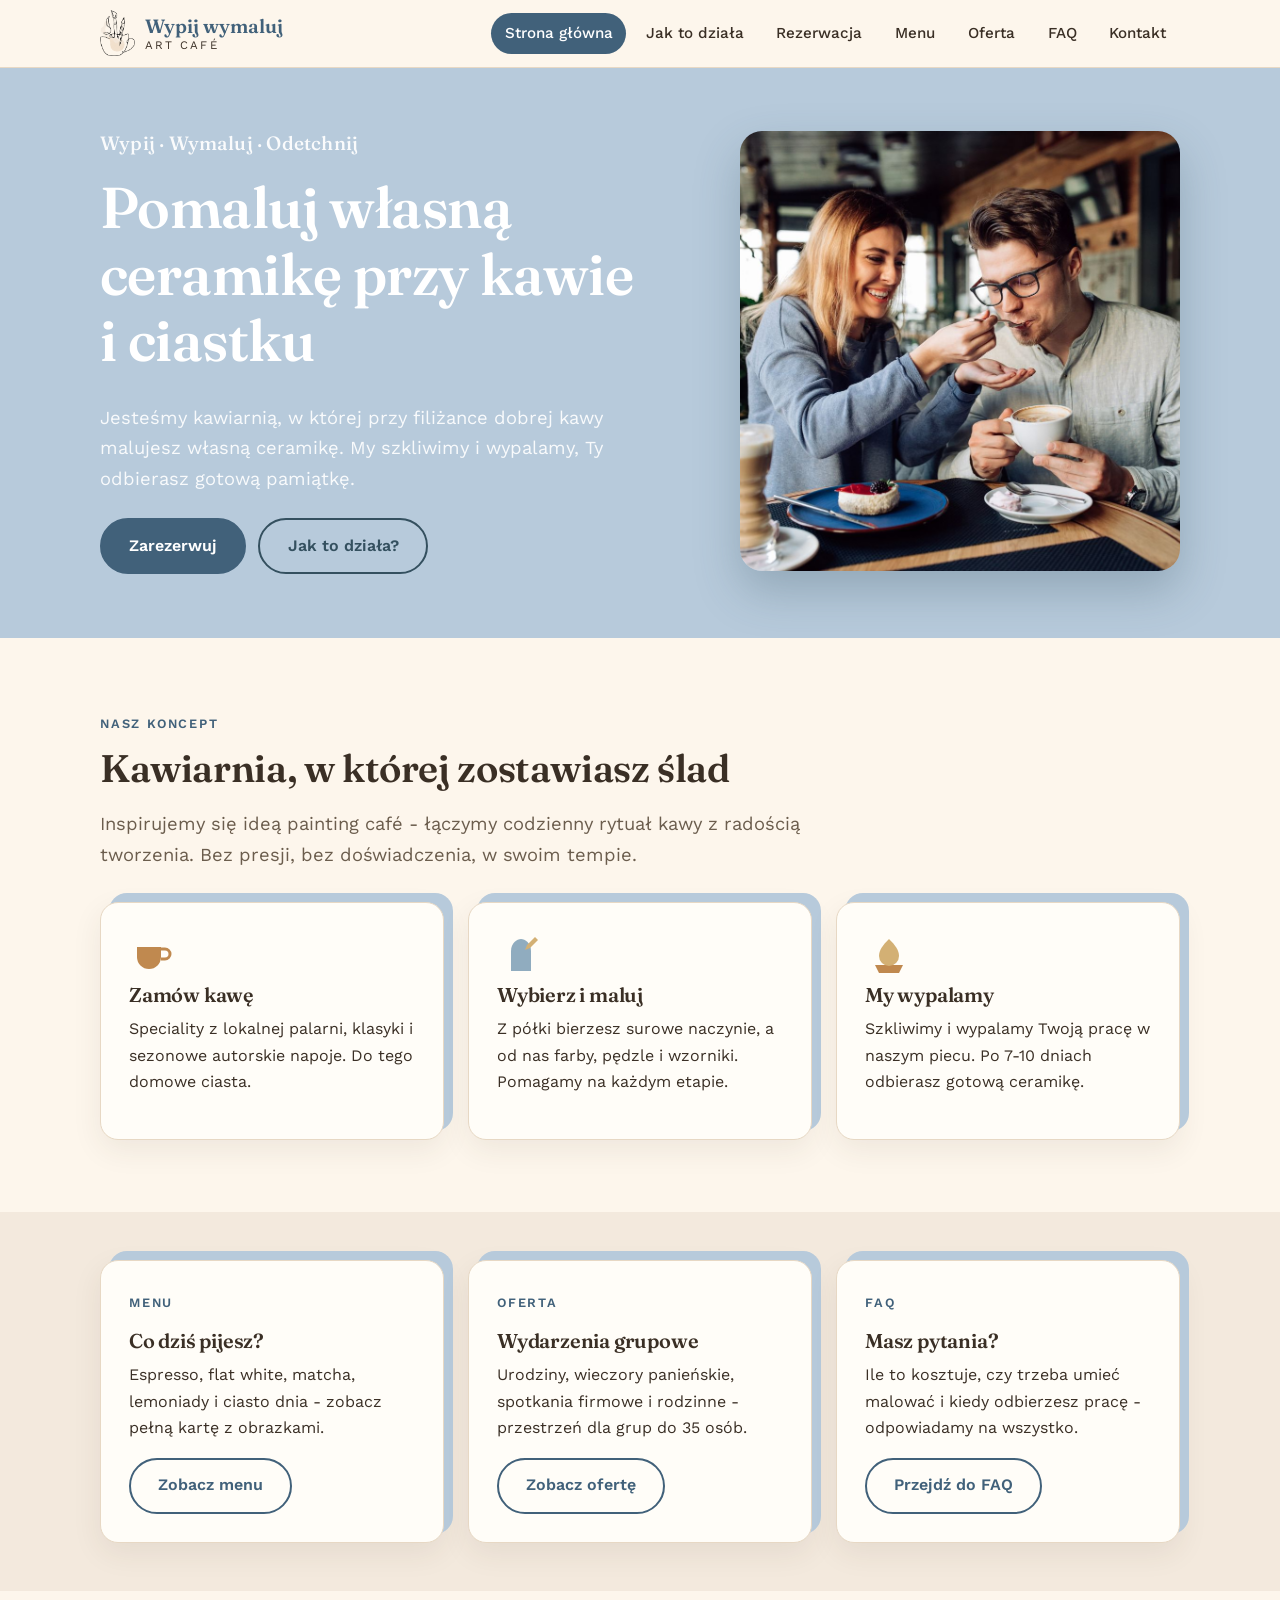
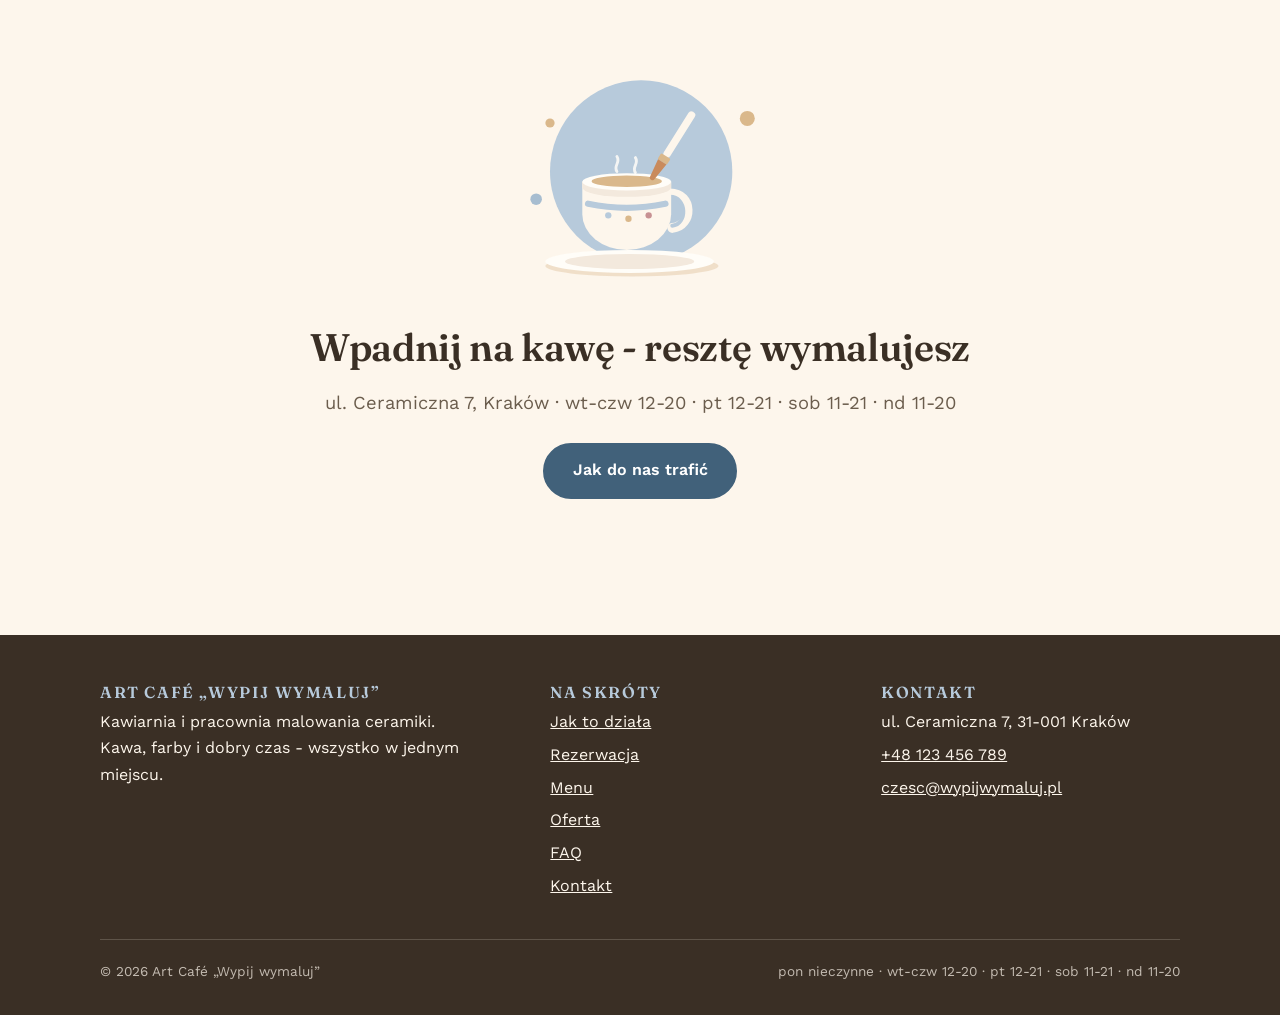
==== commit 0a145108: "Hero: jasny (biały) napis na jasnym błękicie - podgląd czytelności, bump v=6 Co-Authored-By: Claude " ====
--- a/index.html
+++ b/index.html
@@ -8,7 +8,7 @@
   <link rel="preconnect" href="https://fonts.googleapis.com">
   <link rel="preconnect" href="https://fonts.gstatic.com" crossorigin>
   <link href="https://fonts.googleapis.com/css2?family=Fraunces:opsz,wght@9..144,400..700&family=Work+Sans:wght@400;500;600&display=swap" rel="stylesheet">
-  <link rel="stylesheet" href="css/styles.css?v=5">
+  <link rel="stylesheet" href="css/styles.css?v=6">
   <link rel="icon" type="image/png" href="assets/favicon.png">
 </head>
 <body>
--- a/css/styles.css
+++ b/css/styles.css
@@ -282,8 +282,8 @@
 }
 
 .hero__copy { max-width: 34rem; }
-.hero__copy h1 { color: var(--espresso); }
-.hero__copy .lead { color: var(--espresso); }
+.hero__copy h1 { color: #fff; }
+.hero__copy .lead { color: rgba(255, 255, 255, 0.9); }
 
 /* Nadkreślenie - szeryfowe, ciemnobłękitne (czytelne na jasnym tle) */
 .hero__copy .section-label {
@@ -292,7 +292,7 @@
   font-size: 1.2rem;
   letter-spacing: 0.01em;
   text-transform: none;
-  color: var(--paint-blue-darker);
+  color: rgba(255, 255, 255, 0.92);
   margin-bottom: 1rem;
 }
 
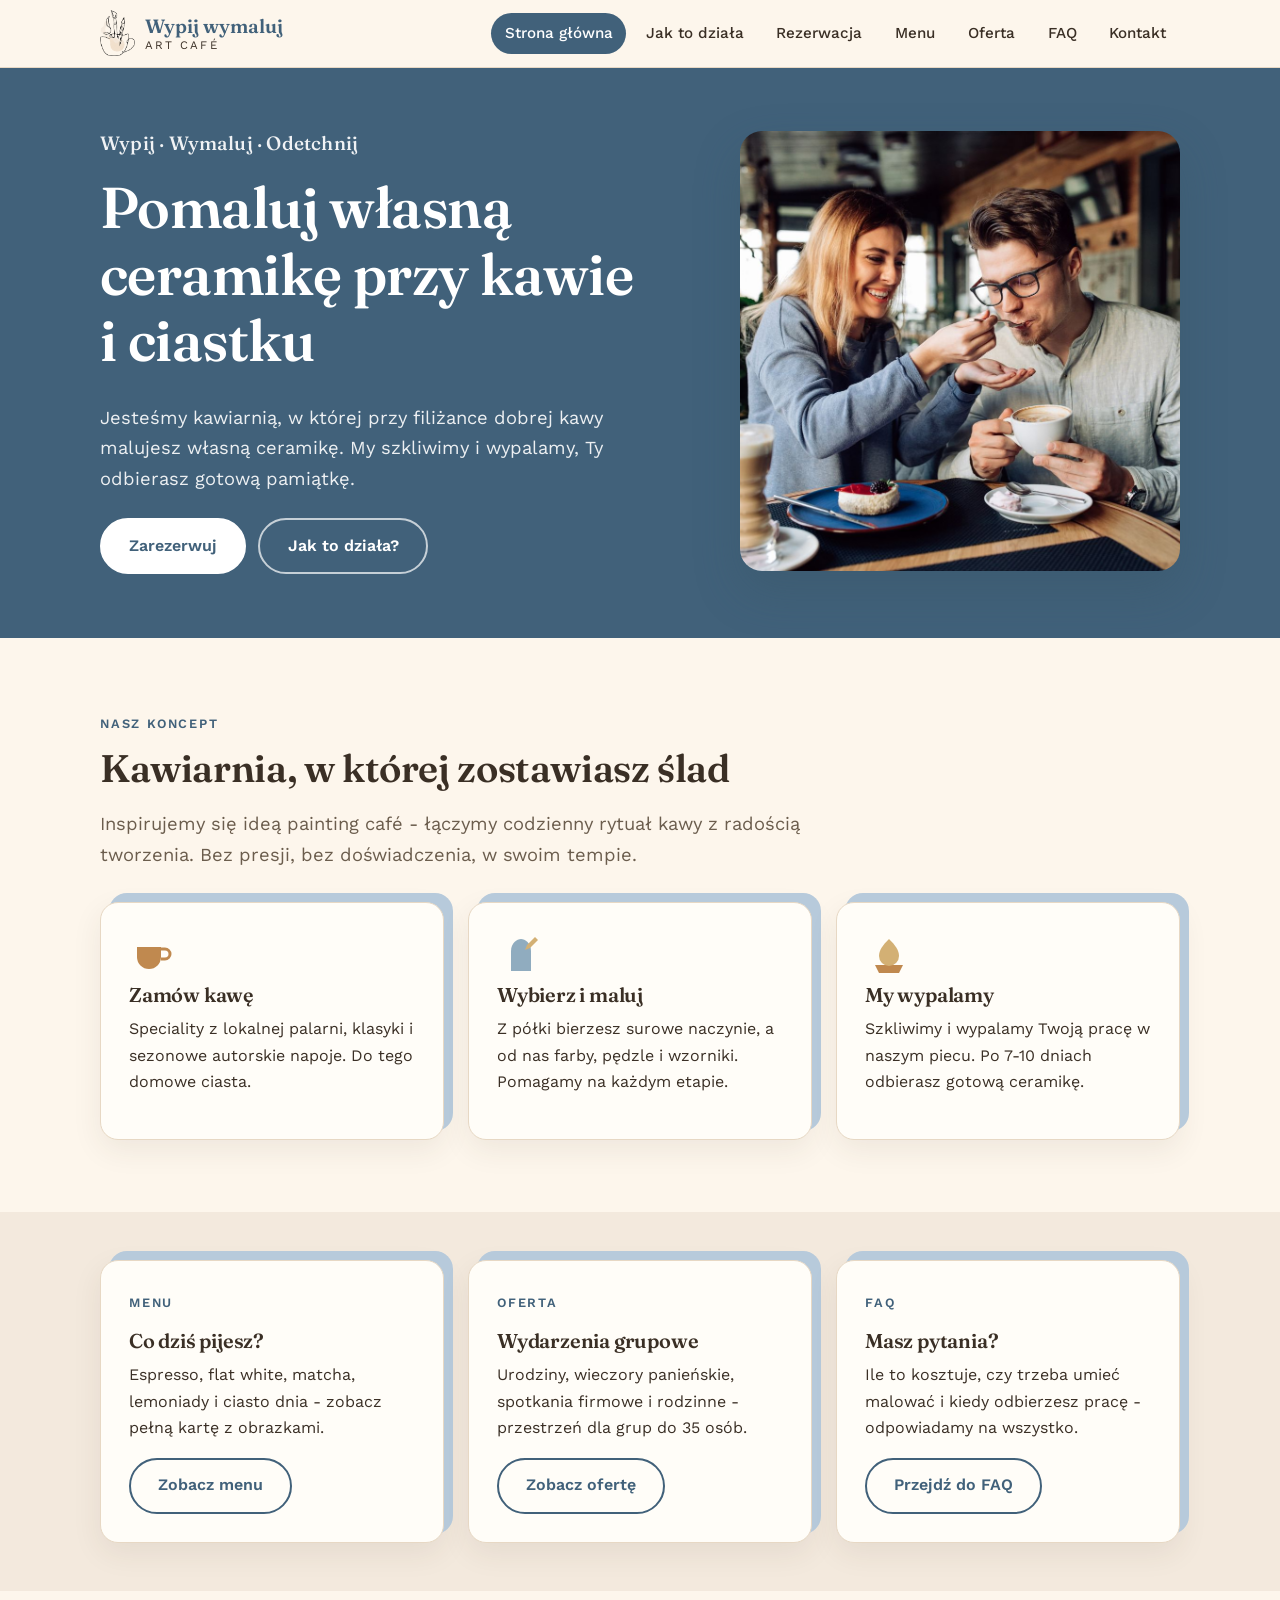
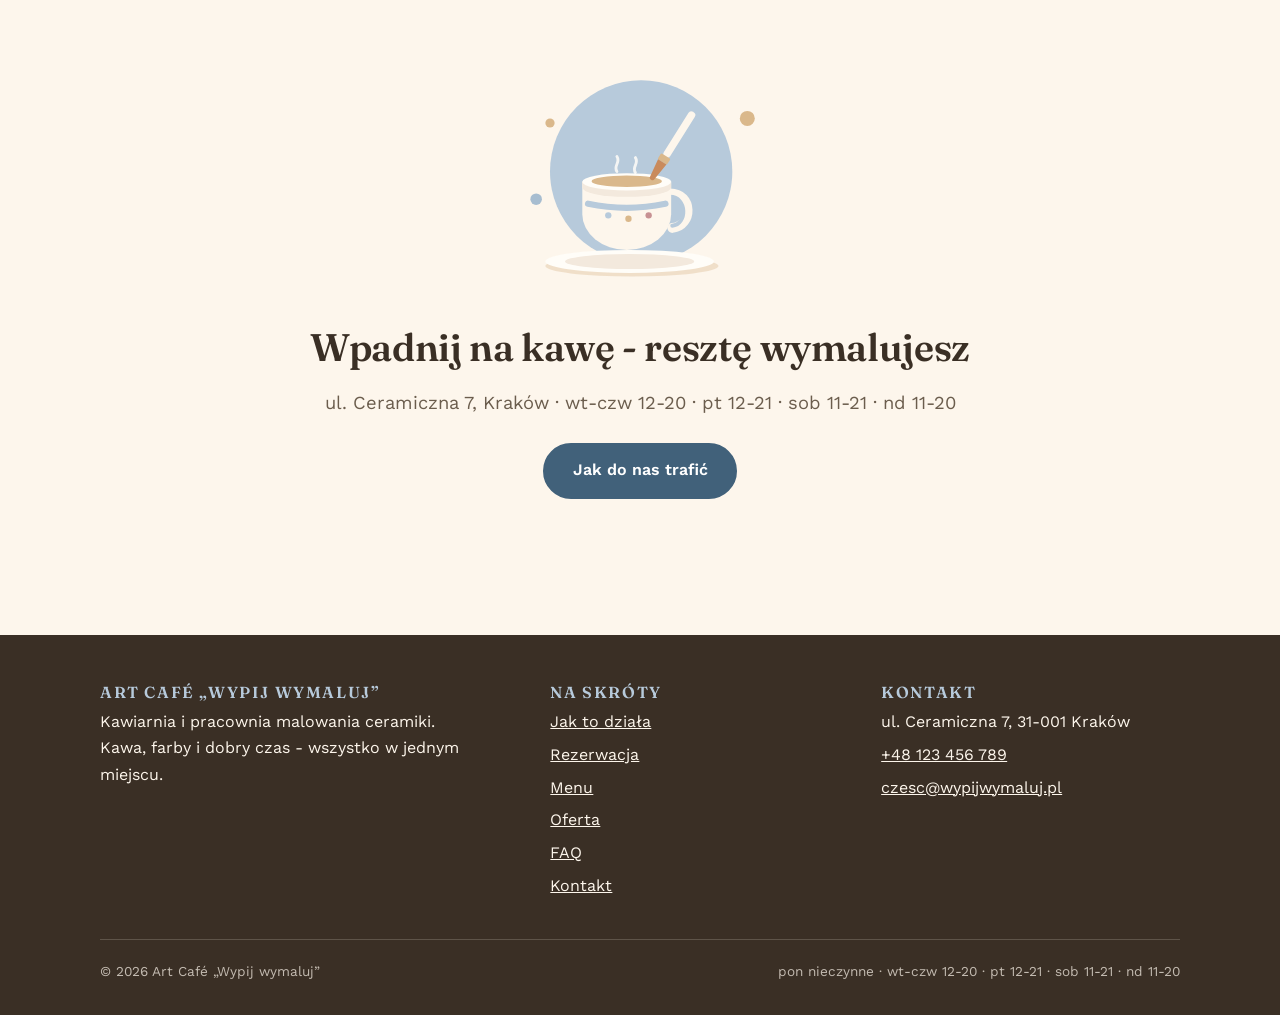
==== commit 43b20363: "Hero: ciemniejsze tło (#41617A) + biały napis - czytelne, bump v=7 Co-Authored-By: Claude Opus 4.8 <" ====
--- a/index.html
+++ b/index.html
@@ -8,7 +8,7 @@
   <link rel="preconnect" href="https://fonts.googleapis.com">
   <link rel="preconnect" href="https://fonts.gstatic.com" crossorigin>
   <link href="https://fonts.googleapis.com/css2?family=Fraunces:opsz,wght@9..144,400..700&family=Work+Sans:wght@400;500;600&display=swap" rel="stylesheet">
-  <link rel="stylesheet" href="css/styles.css?v=6">
+  <link rel="stylesheet" href="css/styles.css?v=7">
   <link rel="icon" type="image/png" href="assets/favicon.png">
 </head>
 <body>
--- a/css/styles.css
+++ b/css/styles.css
@@ -264,11 +264,10 @@
 
 /* ---------- Hero ---------- */
 
-/* Hero: jeden jasny odcień błękitu, kwadratowe zdjęcie, ciemny (czytelny) tekst.
-   Jasno, przewiewnie - klimat kawiarni. */
+/* Hero: jeden ciemniejszy odcień błękitu, kwadratowe zdjęcie, jasny (biały) tekst. */
 .hero {
-  background: var(--paint-blue);
-  color: var(--espresso);
+  background: var(--paint-blue-dark);
+  color: #fff;
 }
 
 .hero__inner {
@@ -319,37 +318,29 @@
 /* Mniejszy znak ilustracyjny (np. w sekcji zaproszenia) */
 .hero-mark { width: 300px; max-width: 80%; height: auto; margin: 0 auto 1.25rem; display: block; }
 
-/* Przycisk-kontur w hero - ciemniejszy błękit dla kontrastu na jasnym tle */
-.hero .btn--ghost {
-  color: var(--paint-blue-darker);
-  border-color: var(--paint-blue-darker);
-}
-
-.hero .btn--ghost:hover {
-  background: var(--paint-blue-dark);
-  border-color: var(--paint-blue-dark);
-  color: #fff;
-}
-
-/* Przyciski na ciemnym błękicie (podstrony) - odwrócone (biały / kontur) */
+/* Przyciski na ciemnym błękicie (hero i podstrony) - odwrócone (biały / kontur) */
+.hero .btn,
 .page-hero .btn {
   background: #fff;
   border-color: #fff;
   color: var(--paint-blue-dark);
 }
 
+.hero .btn:hover,
 .page-hero .btn:hover {
   background: var(--blue-soft);
   border-color: var(--blue-soft);
   color: var(--paint-blue-dark);
 }
 
+.hero .btn--ghost,
 .page-hero .btn--ghost {
   background: transparent;
   color: #fff;
   border-color: rgba(255, 255, 255, 0.7);
 }
 
+.hero .btn--ghost:hover,
 .page-hero .btn--ghost:hover {
   background: #fff;
   color: var(--paint-blue-dark);
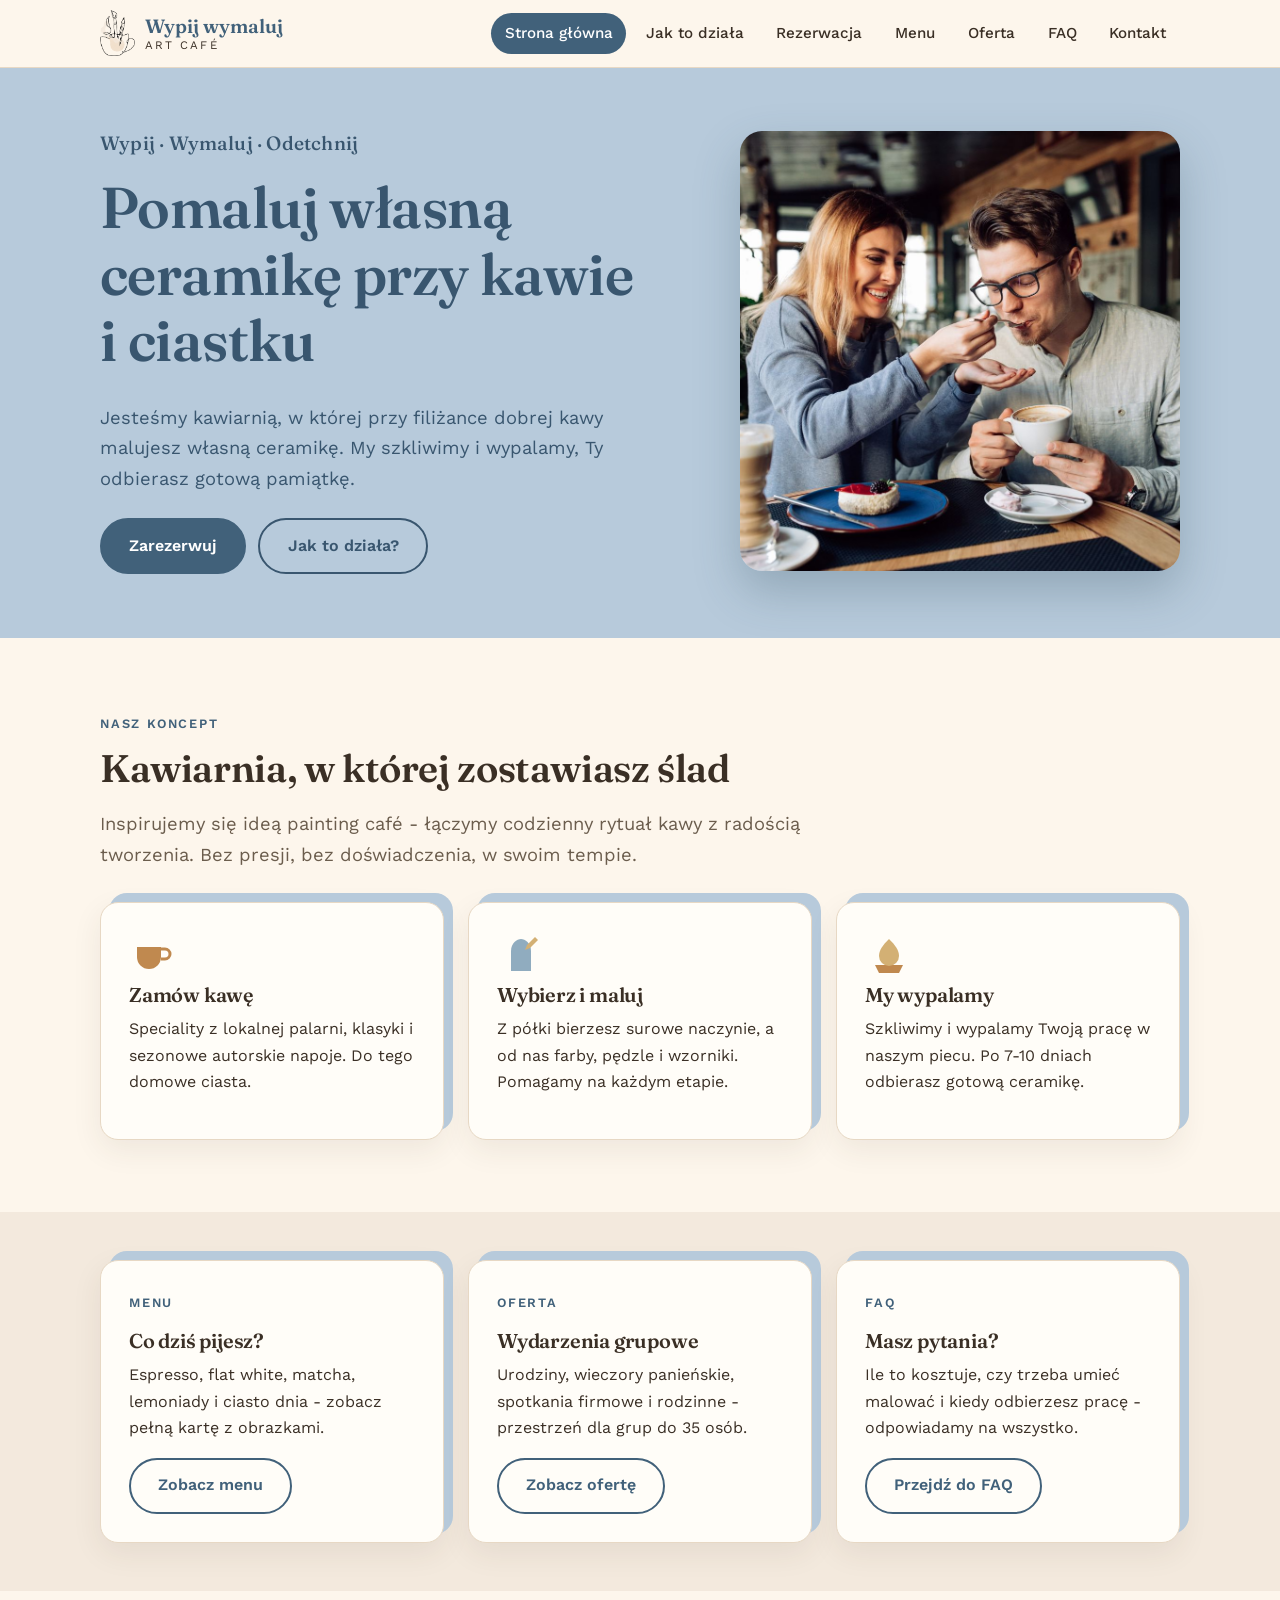
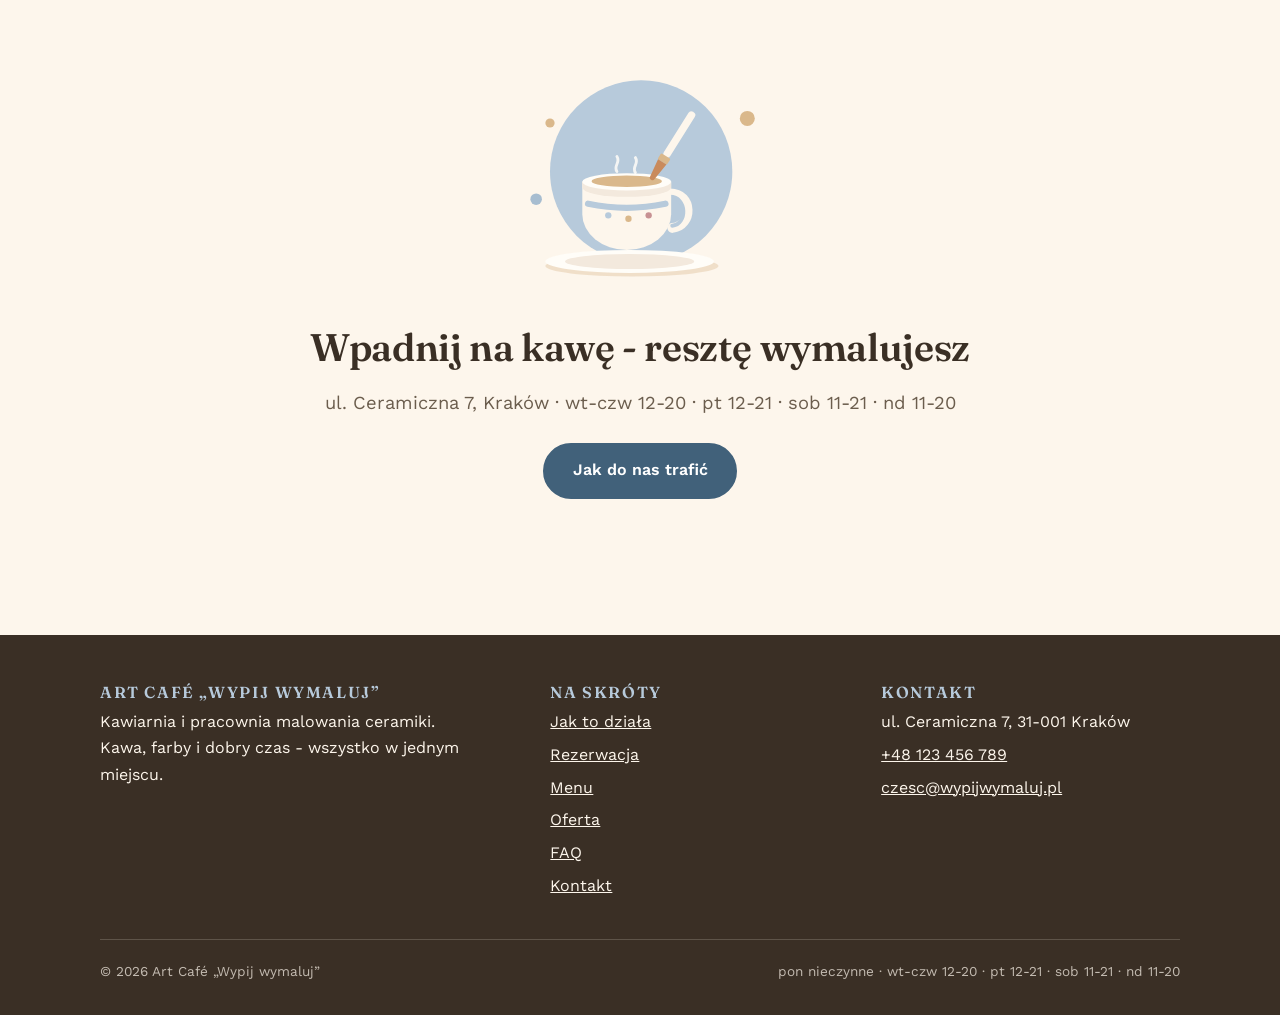
==== commit 99383ae9: "Hero: jasny błękit + najjaśniejszy czytelny granat #39566F (AA 4.57:1), bump v=8 Co-Authored-By: Cla" ====
--- a/index.html
+++ b/index.html
@@ -8,7 +8,7 @@
   <link rel="preconnect" href="https://fonts.googleapis.com">
   <link rel="preconnect" href="https://fonts.gstatic.com" crossorigin>
   <link href="https://fonts.googleapis.com/css2?family=Fraunces:opsz,wght@9..144,400..700&family=Work+Sans:wght@400;500;600&display=swap" rel="stylesheet">
-  <link rel="stylesheet" href="css/styles.css?v=7">
+  <link rel="stylesheet" href="css/styles.css?v=8">
   <link rel="icon" type="image/png" href="assets/favicon.png">
 </head>
 <body>
--- a/css/styles.css
+++ b/css/styles.css
@@ -14,6 +14,8 @@
   --paint-blue-dark: #41617a;
   --paint-blue-darker: #34505f;
   --blue-soft: #dbe6ef;
+  /* Najjaśniejszy granat czytelny na jasnym błękicie #b7cadb (WCAG AA, 4.57:1) */
+  --ink-blue: #39566f;
   /* Akcenty interaktywne prowadzone na błękit (dawniej terakota) */
   --terra: var(--paint-blue-dark);
   --terra-dark: var(--paint-blue-dark);
@@ -264,10 +266,10 @@
 
 /* ---------- Hero ---------- */
 
-/* Hero: jeden ciemniejszy odcień błękitu, kwadratowe zdjęcie, jasny (biały) tekst. */
+/* Hero: jasny błękit, kwadratowe zdjęcie, tekst w najjaśniejszym czytelnym granacie. */
 .hero {
-  background: var(--paint-blue-dark);
-  color: #fff;
+  background: var(--paint-blue);
+  color: var(--ink-blue);
 }
 
 .hero__inner {
@@ -281,8 +283,8 @@
 }
 
 .hero__copy { max-width: 34rem; }
-.hero__copy h1 { color: #fff; }
-.hero__copy .lead { color: rgba(255, 255, 255, 0.9); }
+.hero__copy h1 { color: var(--ink-blue); }
+.hero__copy .lead { color: var(--ink-blue); }
 
 /* Nadkreślenie - szeryfowe, ciemnobłękitne (czytelne na jasnym tle) */
 .hero__copy .section-label {
@@ -291,7 +293,7 @@
   font-size: 1.2rem;
   letter-spacing: 0.01em;
   text-transform: none;
-  color: rgba(255, 255, 255, 0.92);
+  color: var(--ink-blue);
   margin-bottom: 1rem;
 }
 
@@ -318,29 +320,37 @@
 /* Mniejszy znak ilustracyjny (np. w sekcji zaproszenia) */
 .hero-mark { width: 300px; max-width: 80%; height: auto; margin: 0 auto 1.25rem; display: block; }
 
-/* Przyciski na ciemnym błękicie (hero i podstrony) - odwrócone (biały / kontur) */
-.hero .btn,
+/* Przycisk-kontur w hero (jasne tło) - granatowy kontur dla kontrastu */
+.hero .btn--ghost {
+  color: var(--ink-blue);
+  border-color: var(--ink-blue);
+}
+
+.hero .btn--ghost:hover {
+  background: var(--paint-blue-dark);
+  border-color: var(--paint-blue-dark);
+  color: #fff;
+}
+
+/* Przyciski na ciemnym błękicie (podstrony) - odwrócone (biały / kontur) */
 .page-hero .btn {
   background: #fff;
   border-color: #fff;
   color: var(--paint-blue-dark);
 }
 
-.hero .btn:hover,
 .page-hero .btn:hover {
   background: var(--blue-soft);
   border-color: var(--blue-soft);
   color: var(--paint-blue-dark);
 }
 
-.hero .btn--ghost,
 .page-hero .btn--ghost {
   background: transparent;
   color: #fff;
   border-color: rgba(255, 255, 255, 0.7);
 }
 
-.hero .btn--ghost:hover,
 .page-hero .btn--ghost:hover {
   background: #fff;
   color: var(--paint-blue-dark);
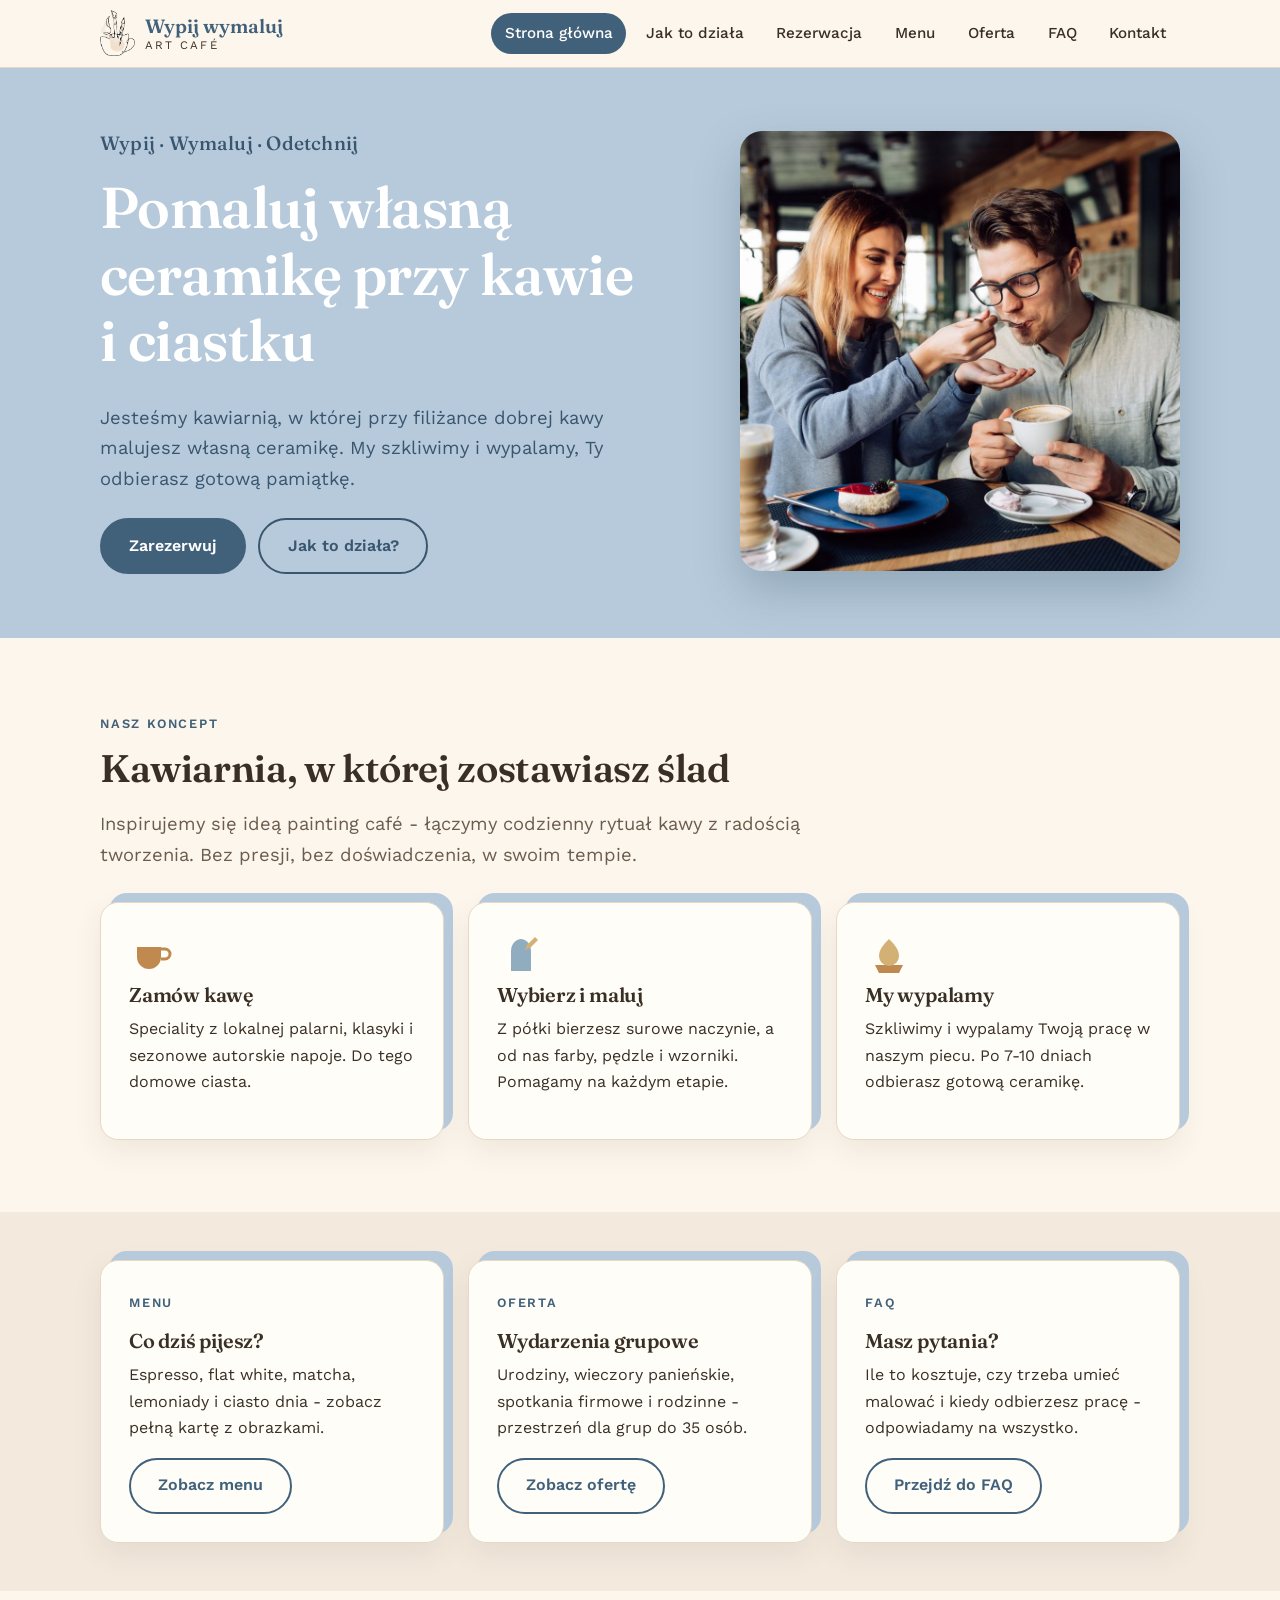
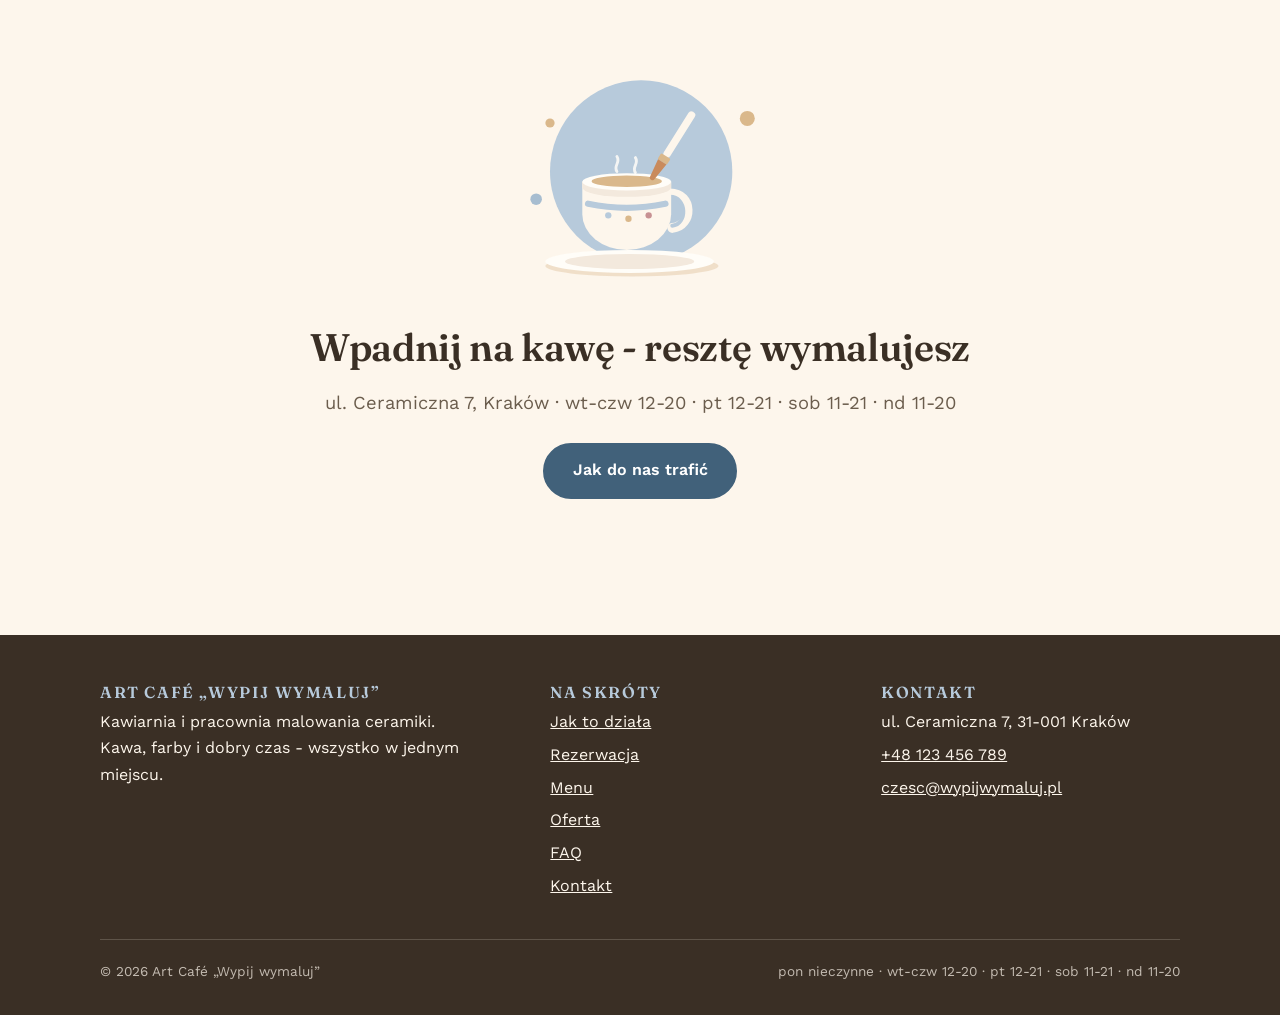
==== commit f7b310f3: "Hero: nagłówek na biało, reszta w granacie, bump v=9 Co-Authored-By: Claude Opus 4.8 <noreply@anthro" ====
--- a/index.html
+++ b/index.html
@@ -8,7 +8,7 @@
   <link rel="preconnect" href="https://fonts.googleapis.com">
   <link rel="preconnect" href="https://fonts.gstatic.com" crossorigin>
   <link href="https://fonts.googleapis.com/css2?family=Fraunces:opsz,wght@9..144,400..700&family=Work+Sans:wght@400;500;600&display=swap" rel="stylesheet">
-  <link rel="stylesheet" href="css/styles.css?v=8">
+  <link rel="stylesheet" href="css/styles.css?v=9">
   <link rel="icon" type="image/png" href="assets/favicon.png">
 </head>
 <body>
--- a/css/styles.css
+++ b/css/styles.css
@@ -283,7 +283,7 @@
 }
 
 .hero__copy { max-width: 34rem; }
-.hero__copy h1 { color: var(--ink-blue); }
+.hero__copy h1 { color: #fff; }
 .hero__copy .lead { color: var(--ink-blue); }
 
 /* Nadkreślenie - szeryfowe, ciemnobłękitne (czytelne na jasnym tle) */
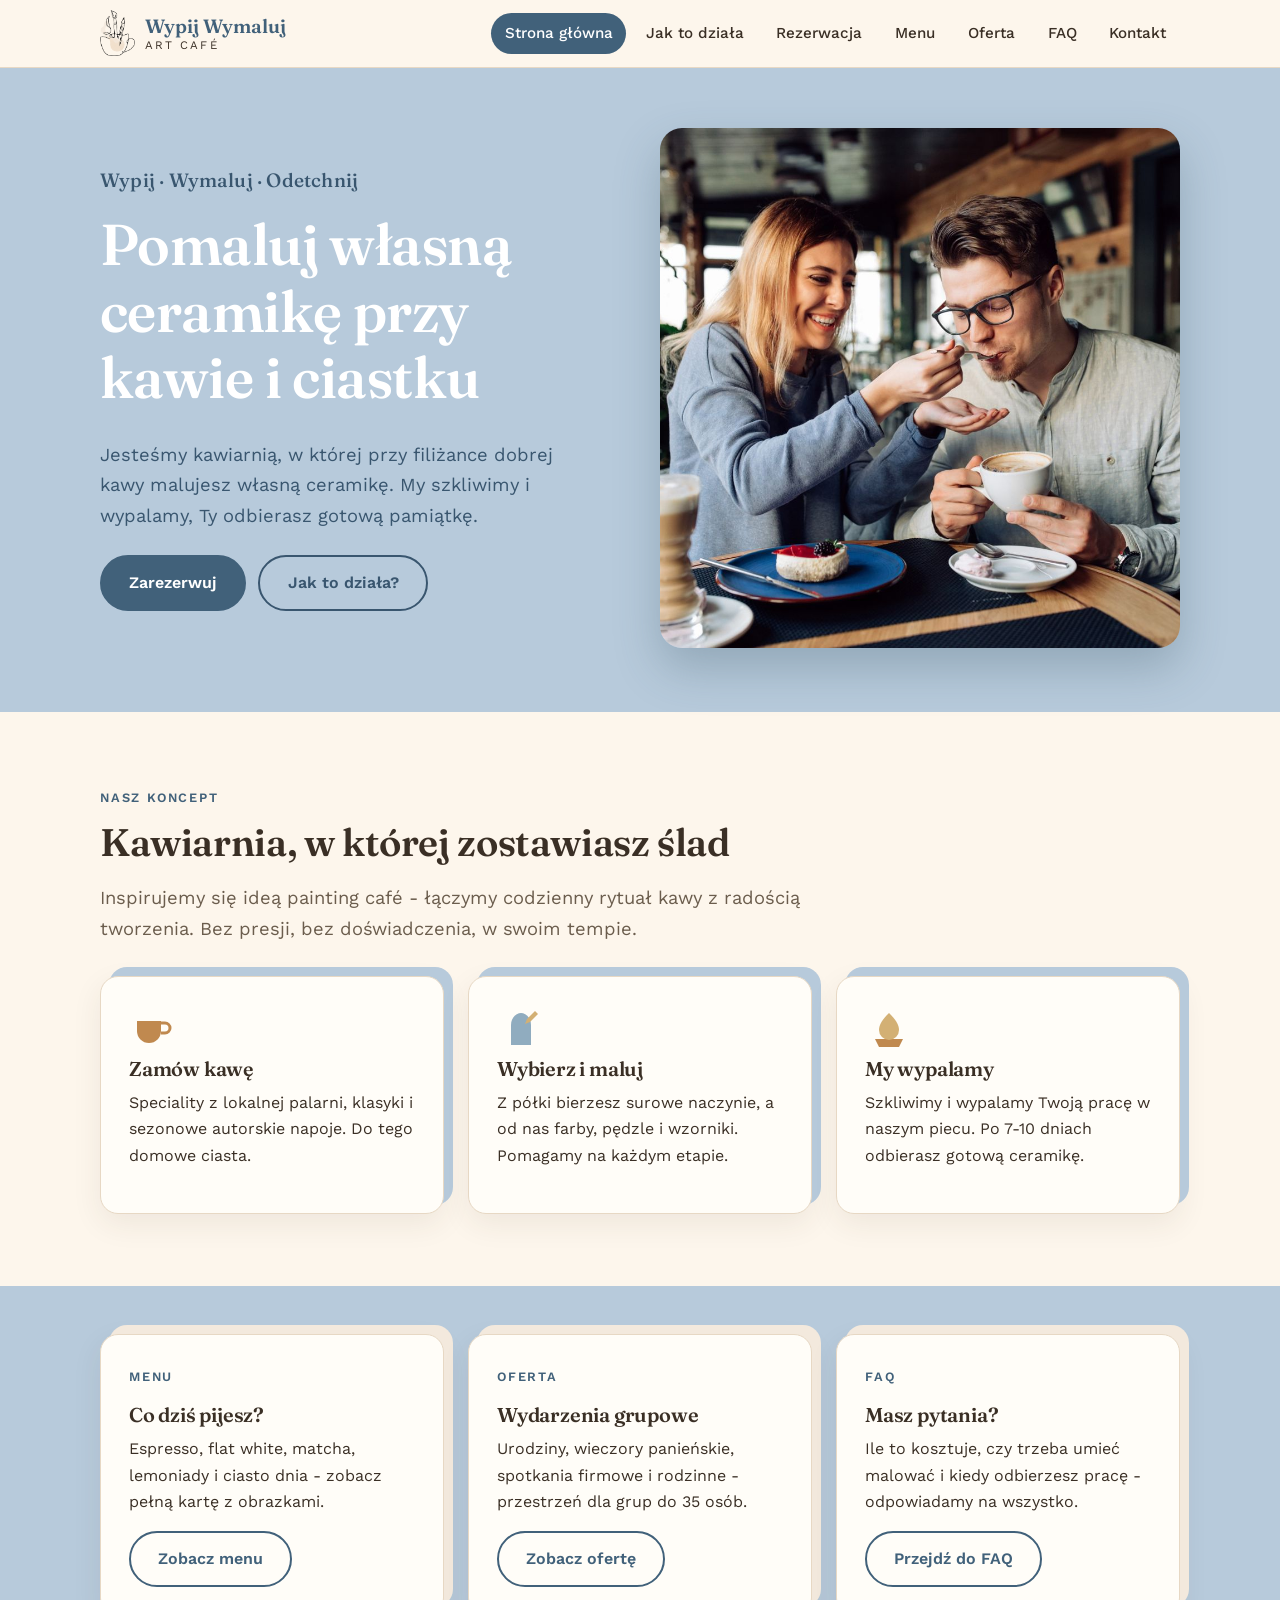
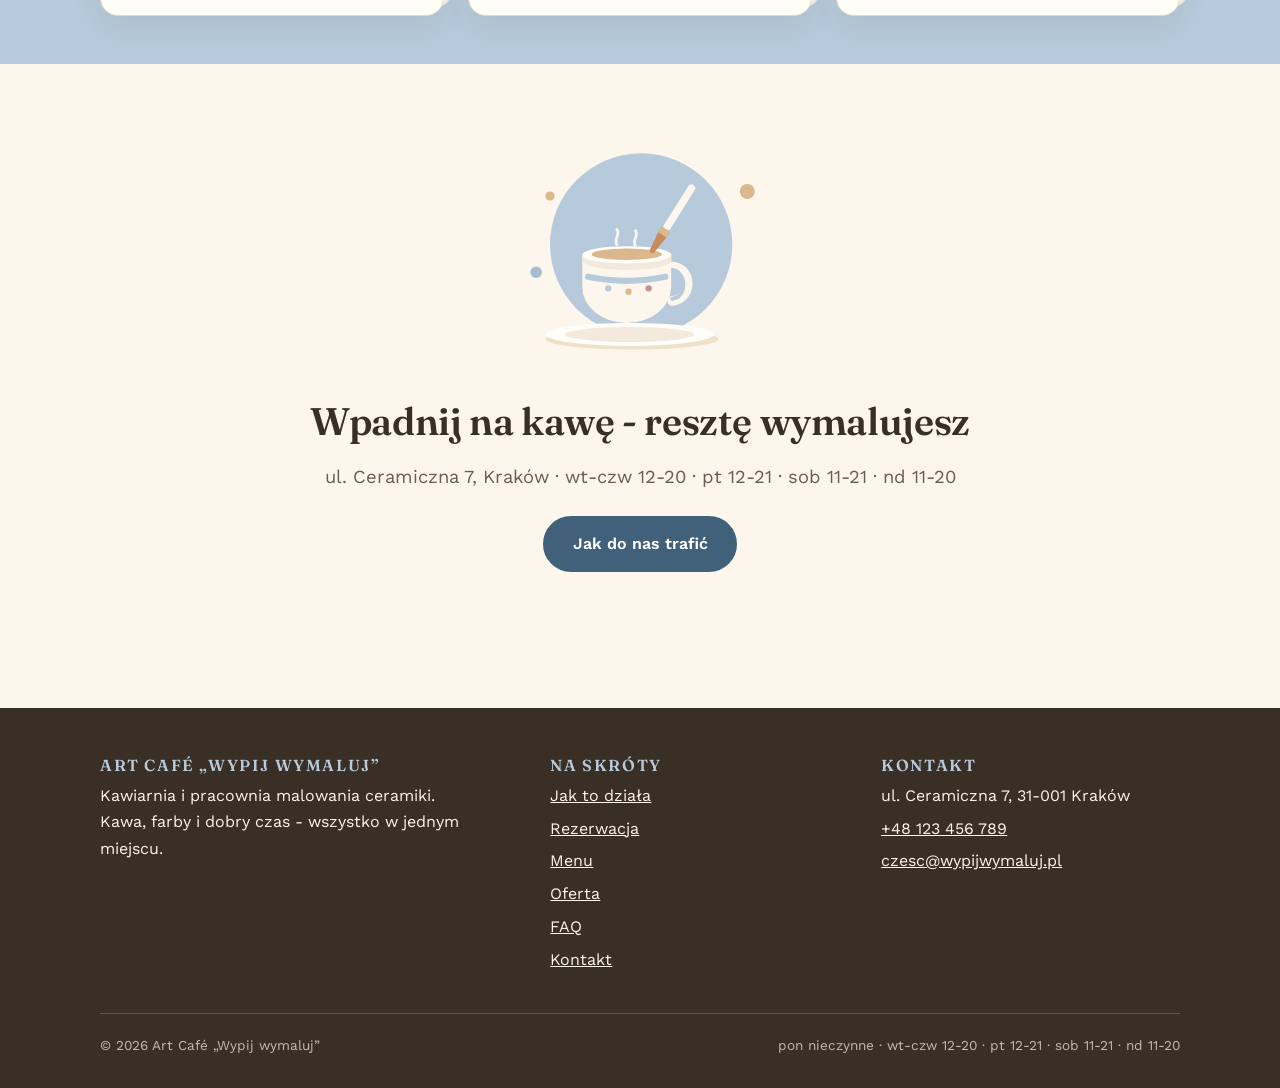
==== commit 528f12b6: "Navbar Wypij Wymaluj, sekcja kafelków na błękicie (kremowe akcenty), reorder Jak to działa, większe " ====
--- a/index.html
+++ b/index.html
@@ -8,7 +8,7 @@
   <link rel="preconnect" href="https://fonts.googleapis.com">
   <link rel="preconnect" href="https://fonts.gstatic.com" crossorigin>
   <link href="https://fonts.googleapis.com/css2?family=Fraunces:opsz,wght@9..144,400..700&family=Work+Sans:wght@400;500;600&display=swap" rel="stylesheet">
-  <link rel="stylesheet" href="css/styles.css?v=9">
+  <link rel="stylesheet" href="css/styles.css?v=10">
   <link rel="icon" type="image/png" href="assets/favicon.png">
 </head>
 <body>
@@ -20,7 +20,7 @@
     <a class="logo" href="index.html" aria-label="Art Café Wypij wymaluj - strona główna">
       <img class="logo__img" src="assets/logo.png" width="468" height="607" alt="" aria-hidden="true">
       <span class="logo__text">
-        <span class="logo__name">Wypij wymaluj</span>
+        <span class="logo__name">Wypij Wymaluj</span>
         <span class="logo__tag">Art café</span>
       </span>
     </a>
@@ -103,7 +103,7 @@
   </section>
 
   <!-- Zajawki podstron -->
-  <section class="section section--tight" style="background:var(--cream-2)">
+  <section class="section section--tight section--blue">
     <div class="container">
       <div class="grid grid--3">
         <article class="card reveal">
--- a/css/styles.css
+++ b/css/styles.css
@@ -72,6 +72,11 @@
 .section { padding: 4.5rem 0; }
 .section--tight { padding: 3rem 0; }
 
+/* Sekcja na jasnym błękicie - kremowy akcent kart (odwrotnie niż standardowo) */
+.section--blue { background: var(--paint-blue); }
+.section--blue .card { box-shadow: 9px -9px 0 0 var(--cream-2), var(--shadow); }
+.section--blue .card:hover { box-shadow: 13px -13px 0 0 var(--cream-2), 0 16px 40px rgba(58, 47, 37, 0.12); }
+
 .section-label {
   display: inline-block;
   font-size: 0.8rem;
@@ -274,7 +279,7 @@
 
 .hero__inner {
   display: grid;
-  grid-template-columns: minmax(0, 1.05fr) minmax(0, 0.95fr);
+  grid-template-columns: minmax(0, 1fr) minmax(0, 1.08fr);
   align-items: center;
   gap: 3rem;
   max-width: var(--container);
@@ -301,7 +306,7 @@
 .hero__photo {
   justify-self: end;
   width: 100%;
-  max-width: 440px;
+  max-width: 520px;
   aspect-ratio: 1 / 1;
   border-radius: 22px;
   overflow: hidden;
